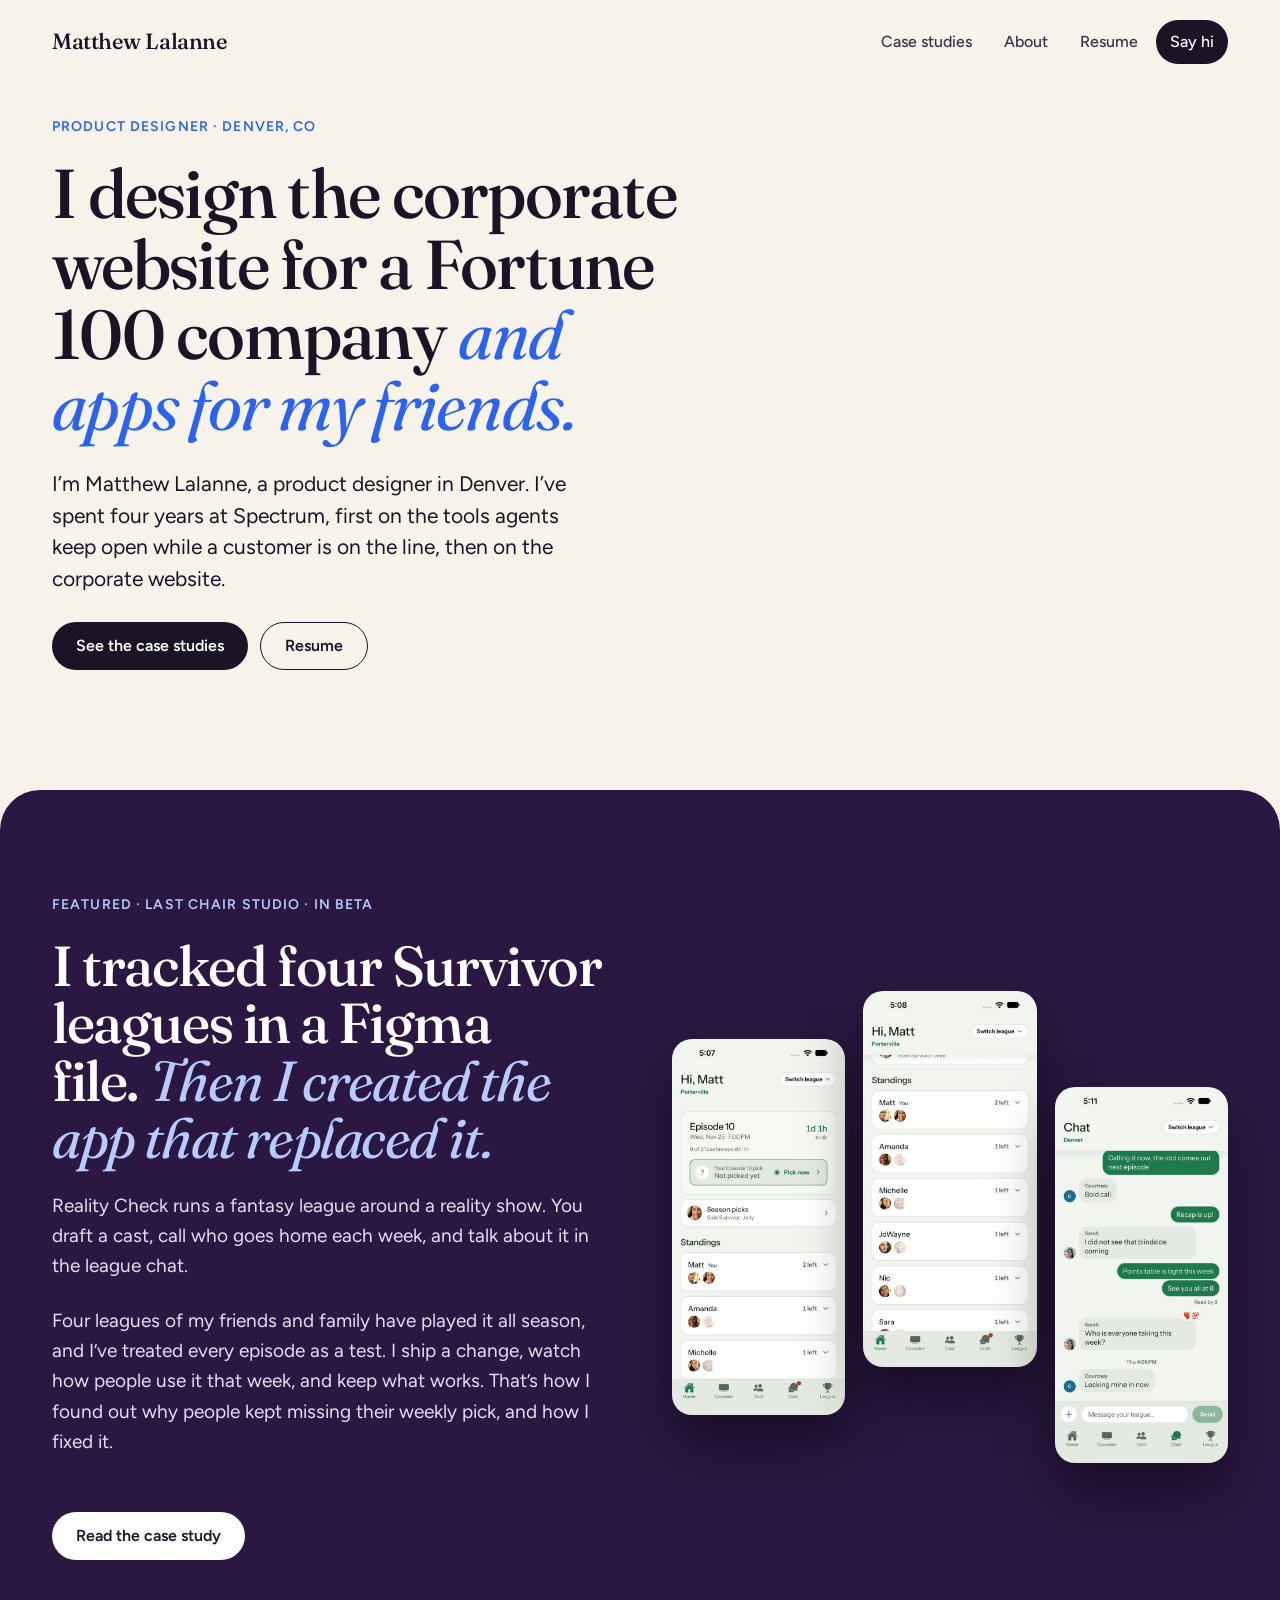
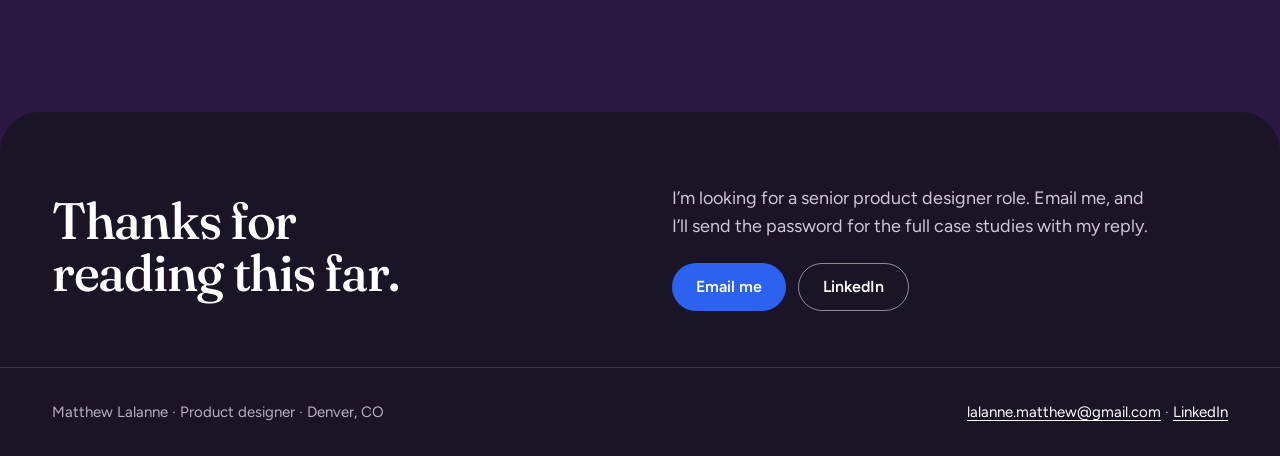
==== index.html @ ffd51da7 "Reviewer pass: Home features only Reality Check, Case studies page as a card deck, shorter case stud" ====
<!doctype html><html lang="en"><head><meta charset="utf-8"><meta name="viewport" content="width=device-width,initial-scale=1">
<title>Matthew Lalanne · Product Designer</title><link rel="icon" href="data:image/svg+xml,%3Csvg xmlns='http://www.w3.org/2000/svg' viewBox='0 0 32 32'%3E%3Crect width='32' height='32' rx='7' fill='%230E1220'/%3E%3Ctext x='16' y='22' font-family='Figtree,Inter,sans-serif' font-size='17' font-weight='600' fill='white' text-anchor='middle'%3EM%3C/text%3E%3C/svg%3E"><meta name="description" content="Matthew Lalanne, product designer in Denver. I design Spectrum's corporate website and my own apps, like Reality Check."><meta property="og:title" content="Matthew Lalanne · Product Designer"><meta property="og:description" content="Matthew Lalanne, product designer in Denver. I design Spectrum's corporate website and my own apps, like Reality Check.">
<script>document.documentElement.classList.add('js');</script>
<link rel="stylesheet" href="https://fonts.googleapis.com/css2?family=Figtree:wght@400;500;600;700&family=Fraunces:ital,opsz,wght@0,9..144,400..600;1,9..144,400..500&display=swap">
<link rel="stylesheet" href="/bold.css"></head><body>
<a class="skip" href="#main">Skip to content</a>
<nav class="nav" aria-label="Main"><div class="wrap"><a class="me" href="/">Matthew Lalanne</a><ul><li><a href="/work">Case studies</a></li><li><a href="/about">About</a></li><li class="hide"><a href="/resume.pdf" download="Matthew_Lalanne_Resume.pdf" aria-label="Resume, PDF download">Resume</a></li><li class="hide"><a class="pill" href="#contact">Say hi</a></li></ul></div></nav>
<main id="main">

<section class="hero"><div class="wrap"><div class="hero-grid solo">
  <div>
    <div class="eyebrow rv">Product designer · Denver, CO</div>
    <h1 class="rv">I design the corporate website for a Fortune 100 company <em>and apps for my friends.</em></h1>
    <div class="lede rv">
      <p>I’m Matthew Lalanne, a product designer in Denver. I’ve spent four years at Spectrum, first on the tools agents keep open while a customer is on the line, then on the corporate website.</p>
      <div class="btns"><a class="pill" href="/work">See the case studies</a><a class="pill line" href="/resume.pdf" download="Matthew_Lalanne_Resume.pdf" aria-label="Resume, PDF download">Resume</a></div>
    </div>
  </div>
</div></div></section>

<section class="band" id="reality-check"><div class="wrap"><div class="grid">
  <div class="rv">
    <div class="eyebrow">Featured · Last Chair Studio · In beta</div>
    <h2>I tracked four Survivor leagues in a Figma file. <em>Then I created the app that replaced it.</em></h2>
    <p>Reality Check runs a fantasy league around a reality show. You draft a cast, call who goes home each week, and talk about it in the league chat.</p>
    <p>Four leagues of my friends and family have played it all season, and I’ve treated every episode as a test. I ship a change, watch how people use it that week, and keep what works. That’s how I found out why people kept missing their weekly pick, and how I fixed it.</p>
    <a class="pill light" href="/reality-check">Read the case study</a>
  </div>
  <div class="phones rv"><img src="/img/rc/01-home-to-do-list.jpg" alt="Reality Check home screen with this week's to-do list" width="600" height="1304"><img src="/img/rc/05-standings-folded-rows.jpg" alt="Standings with each player's picks shown as faces" width="600" height="1304" loading="lazy"><img src="/img/rc/14-chat-replies-read-receipts.jpg" alt="League chat with replies and read receipts" width="600" height="1304" loading="lazy"></div>
</div></div></section>

<section class="contact" id="contact"><div class="wrap"><div class="row rv">
  <h2>Thanks for reading this far.</h2>
  <div><p>I’m looking for a senior product designer role. Email me, and I’ll send the password for the full case studies with my reply.</p>
  <div class="btns" style="margin-top:0"><a class="pill" href="mailto:lalanne.matthew@gmail.com">Email me</a><a class="pill line" href="https://www.linkedin.com/in/matthewlalanne">LinkedIn</a></div></div>
</div></div></section>
</main>
<footer><div class="wrap"><span>Matthew Lalanne · Product designer · Denver, CO</span><span><a href="mailto:lalanne.matthew@gmail.com">lalanne.matthew@gmail.com</a> · <a href="https://www.linkedin.com/in/matthewlalanne">LinkedIn</a></span></div></footer>
<script>
(function(){var t=document.querySelectorAll('.rv');if(!('IntersectionObserver' in window)){t.forEach(function(e){e.classList.add('in')});return}
var io=new IntersectionObserver(function(es){es.forEach(function(e){if(e.isIntersecting){e.target.classList.add('in');io.unobserve(e.target)}})},{threshold:0.08});t.forEach(function(e){io.observe(e)});
setTimeout(function(){t.forEach(function(e){var r=e.getBoundingClientRect();if(r.top<innerHeight)e.classList.add('in')})},400)})();
</script>
<script src="/site.js"></script>
</body></html>
---- bold.css ----
/* Bolder direction mockup. Preview only. */
:root{
  --paper:#F7F2EA;--paper2:#EFE7DB;--ink:#1B1326;--text:#3A3145;--muted:#6F6578;--line:#DDD2C3;
  --rose:#2B63F0;--softblue:#B8CBFF;--deep:#6B3FA0;--violet:#6B3FA0;--amber:#F0A35B;--dusk:#2A1842;
  --serif:'Fraunces',Georgia,serif;--sans:'Figtree',system-ui,-apple-system,sans-serif;
  --ease:cubic-bezier(.05,.7,.1,1)
}
*{box-sizing:border-box}
html{scroll-behavior:smooth}
body{margin:0;font-family:var(--sans);color:var(--text);background:var(--paper);font-size:18px;line-height:1.6;-webkit-font-smoothing:antialiased;overflow-x:hidden}
img{max-width:100%}
.wrap{max-width:1240px;margin:0 auto;padding:0 32px}
h1,h2,h3{margin:0;font-family:var(--serif);font-weight:500;color:var(--ink);letter-spacing:-0.025em;line-height:1.02;text-wrap:balance;font-optical-sizing:auto}
h1 em,h2 em{font-style:italic;font-weight:400;color:var(--rose)}
p{margin:0 0 18px}
a{color:inherit}
:focus-visible{outline:2px solid var(--rose);outline-offset:3px;border-radius:4px}
.eyebrow{font-size:14px;font-weight:600;letter-spacing:.08em;text-transform:uppercase;color:var(--rose);margin-bottom:20px}
.mock{background:var(--ink);color:#EADFF2;font-size:14px;padding:10px 32px;text-align:center}
.mock a{color:#fff}

/* nav */
.nav .wrap{display:flex;justify-content:space-between;align-items:center;min-height:84px}
.nav .me{font-family:var(--serif);font-size:22px;font-weight:500;text-decoration:none;color:var(--ink);letter-spacing:-0.02em}
.nav ul{display:flex;gap:4px;list-style:none;margin:0;padding:0;align-items:center}
.nav ul a{display:inline-flex;align-items:center;min-height:44px;padding:0 14px;text-decoration:none;font-weight:500;font-size:16px;color:var(--text)}
.nav ul a:hover,.nav ul a[aria-current]{color:var(--rose)}
.pill{display:inline-flex;align-items:center;gap:10px;min-height:48px;padding:0 24px;border-radius:999px;background:var(--ink);color:#fff!important;text-decoration:none;font-weight:600;font-size:16px;transition:transform .2s var(--ease),background .2s}
.pill:hover{background:var(--rose);transform:translateY(-2px)}
.pill.line{background:transparent;color:var(--ink)!important;border:1.5px solid var(--ink)}
.pill.line:hover{background:var(--ink);color:#fff!important}
.pill.light{background:#fff;color:var(--ink)!important}
.pill.light:hover{background:var(--softblue)}

/* hero */
.hero{padding:56px 0 0;position:relative}
.hero h1{font-size:clamp(44px,7.4vw,112px);max-width:13ch}
.hero .below{display:grid;grid-template-columns:minmax(0,5fr) minmax(0,6fr);gap:64px;margin-top:56px;align-items:start}
.hero .lede{font-size:21px;line-height:1.5;color:var(--text)}
.hero .lede p:first-child{font-size:24px;color:var(--ink)}
.btns{display:flex;gap:12px;margin-top:32px;flex-wrap:wrap}
.collage{position:relative;height:560px;margin-right:-120px}
.collage .board{position:absolute;left:0;top:20px;width:66%;height:500px;border-radius:14px;overflow:hidden;transform:rotate(-3deg);box-shadow:0 30px 60px rgba(42,24,66,.22);background:#fff}
.collage .board img{display:block;width:100%;height:100%;object-fit:cover;object-position:top}
.collage .phone{position:absolute;right:16%;top:0;width:36%;border-radius:26px;transform:rotate(4deg);box-shadow:0 30px 60px rgba(42,24,66,.35);display:block}
.collage .tag{position:absolute;font-family:var(--serif);font-style:italic;font-size:18px;color:var(--ink);background:#FFE9A8;padding:10px 16px;border-radius:4px;box-shadow:0 8px 20px rgba(42,24,66,.15);line-height:1.25}
.collage .tag.t1{left:6%;bottom:6px;transform:rotate(2deg)}
.collage .tag.t2{right:6%;bottom:60px;transform:rotate(-3deg);background:#FAD9BD}

/* feature band */
.band{margin-top:96px;background:linear-gradient(135deg,#1B1030 0%,#2A1842 50%,#5A2F78 100%);color:#E9DDF3;border-radius:40px 40px 0 0;padding:104px 0 0;overflow:hidden;position:relative}
.band:before{content:"";position:absolute;right:-10%;top:-30%;width:60%;height:90%;background:radial-gradient(closest-side,rgba(240,163,91,.38),rgba(107,63,160,.3) 55%,transparent);pointer-events:none}
.band .grid{display:grid;grid-template-columns:minmax(0,1fr) minmax(0,1fr);gap:64px;position:relative}
.band .eyebrow{color:var(--softblue)}
.band h2{color:#fff;font-size:clamp(34px,4.4vw,60px);max-width:16ch}
.band h2 em{color:var(--softblue)}
.band p{font-size:19px;max-width:560px;margin-top:24px}
.mini{display:flex;gap:40px;margin:36px 0;flex-wrap:wrap}
.mini b{display:block;font-family:var(--serif);font-size:56px;font-weight:500;color:#fff;line-height:1}
.mini span{font-size:14px;color:#C9B8DA}
.band .phones{align-self:center;display:grid;grid-template-columns:repeat(3,1fr);gap:18px;align-items:start;margin-bottom:96px}
.band .phones img{display:block;width:100%;height:auto;border-radius:20px;box-shadow:0 30px 60px rgba(0,0,0,.45)}
.band .phones img:nth-child(1){margin-top:48px}
.band .phones img:nth-child(3){margin-top:96px}

/* work */
.work{padding:120px 0 40px}
.work .head{display:grid;grid-template-columns:minmax(0,1fr) minmax(0,1fr);gap:64px;align-items:end;margin-bottom:56px}
.work .head h2{font-size:clamp(40px,5.6vw,80px)}
.work .head p{color:var(--muted);margin:0;font-size:18px}
.job{display:grid;grid-template-columns:200px minmax(0,1fr) 260px;gap:48px;padding:48px 24px;margin:0 -24px;border-top:1.5px solid var(--ink);text-decoration:none;color:inherit;align-items:start;border-radius:0;transition:background .25s}
.job:last-child{border-bottom:1.5px solid var(--ink)}
.job:hover{background:var(--paper2)}
.job .meta{font-size:15px;color:var(--muted);line-height:1.5}
.job .meta b{display:block;color:var(--ink);font-weight:600;font-size:16px}
.job .tag{display:inline-block;margin-top:12px;font-size:13px;font-weight:600;border:1.5px solid var(--line);border-radius:999px;padding:3px 12px;color:var(--muted)}
.job h3{font-size:clamp(26px,3vw,40px);line-height:1.08;max-width:20ch;transition:color .2s}
.job:hover h3{color:var(--rose)}
.job p{margin:16px 0 0;font-size:17px;max-width:560px}
.job .go{display:inline-block;margin-top:18px;font-weight:600;font-size:16px;color:var(--ink);border-bottom:1.5px solid var(--ink)}
.job .stat{text-align:right}
.job .stat b{display:block;font-family:var(--serif);font-weight:500;font-size:clamp(48px,5.4vw,76px);line-height:.95;color:var(--ink);letter-spacing:-0.03em}
.job .stat b{white-space:nowrap}
.job .stat b.word{font-size:clamp(36px,3.6vw,52px);line-height:1.1}
.job .stat b small{font-size:.4em;letter-spacing:0;margin-left:4px}
.job .stat span{display:block;font-size:14px;color:var(--muted);margin-top:8px}

/* contact */
.contact{margin-top:96px;background:linear-gradient(115deg,#F6C6D4 0%,#F9D2B4 50%,#F3B27A 100%);padding:120px 0;border-radius:40px 40px 0 0}
.contact h2{font-size:clamp(44px,7vw,104px);max-width:11ch}
.contact h2 em{color:var(--dusk)}
.contact .row{display:grid;grid-template-columns:minmax(0,1fr) minmax(0,1fr);gap:64px;align-items:end}
.contact p{font-size:20px;color:var(--ink);margin:0 0 28px;max-width:480px}
footer{background:var(--ink);color:#B9AEC6;font-size:15px;padding:32px 0}
footer .wrap{display:flex;justify-content:space-between;gap:24px;flex-wrap:wrap}
footer a{color:#fff;text-decoration:none}

/* about */
.ab-hero{padding:56px 0 72px}
.ab-hero h1{font-size:clamp(44px,7vw,104px);max-width:14ch}
.ab{display:grid;grid-template-columns:minmax(0,5fr) minmax(0,6fr);gap:88px;align-items:start}
.portrait{position:sticky;top:max(96px,calc(50vh - 330px));padding:0 0 28px 28px}
.portrait:before{content:"";position:absolute;left:0;bottom:0;right:28px;top:28px;border-radius:24px;background:linear-gradient(150deg,var(--rose),var(--deep));transform:rotate(-2deg)}
.portrait img{position:relative;display:block;width:100%;height:auto;border-radius:24px;box-shadow:0 30px 60px rgba(42,24,66,.25)}
.portrait .cap{position:absolute;right:-18px;bottom:64px;font-family:var(--serif);font-style:italic;font-size:18px;background:#FFE9A8;color:var(--ink);padding:10px 16px;border-radius:4px;transform:rotate(3deg);box-shadow:0 8px 20px rgba(42,24,66,.15)}
.bio p{font-size:19px;line-height:1.65}
.bio p.lede{font-family:var(--serif);font-size:30px;line-height:1.25;color:var(--ink);letter-spacing:-0.015em;margin-bottom:28px}
.bio a{color:var(--rose);font-weight:600}
.bio .pull{font-family:var(--serif);font-style:italic;font-size:clamp(28px,3.2vw,42px);line-height:1.15;color:var(--ink);letter-spacing:-0.02em;margin:44px 0;padding-left:24px;border-left:4px solid var(--rose)}
.bio h3{font-family:var(--sans);font-size:14px;font-weight:600;letter-spacing:.08em;text-transform:uppercase;color:var(--rose);margin:44px 0 14px}
.bio h3:first-of-type{margin-top:8px}
.facts{display:grid;grid-template-columns:repeat(4,minmax(0,1fr));gap:0;margin-top:112px;border-top:1.5px solid var(--ink);border-bottom:1.5px solid var(--ink)}
.facts div{padding:28px 24px 28px 0}
.facts div+div{padding-left:24px;border-left:1px solid var(--line)}
.facts span{display:block;font-size:13px;font-weight:600;letter-spacing:.08em;text-transform:uppercase;color:var(--muted)}
.facts b{display:block;font-family:var(--serif);font-weight:500;font-size:26px;line-height:1.15;color:var(--ink);margin-top:8px;letter-spacing:-0.015em}
.facts small{display:block;font-size:15px;color:var(--muted);margin-top:6px}

/* motion */
html.js .rv{opacity:0;transform:translateY(28px);transition:opacity 600ms var(--ease),transform 700ms var(--ease)}
html.js .rv.in{opacity:1;transform:none}
@media (prefers-reduced-motion:reduce){html.js .rv{transform:none;transition-duration:200ms}.pill:hover{transform:none}}

@media (max-width:1000px){
  .hero .below,.band .grid,.work .head,.contact .row,.ab{grid-template-columns:1fr;gap:40px}
  .collage{margin-right:0;height:460px}
  .collage .board{height:400px}
  .band{padding-top:72px;border-radius:28px 28px 0 0}
  .band .phones{margin-bottom:72px}
  .job{grid-template-columns:1fr;gap:16px;padding:36px 24px}
  .job .stat{text-align:left;order:-1}
  .portrait{position:relative;top:0;max-width:440px}
  .facts{grid-template-columns:1fr 1fr}
  .facts div:nth-child(3){padding-left:0;border-left:0}
  .facts div:nth-child(n+3){border-top:1px solid var(--line)}
  .work{padding-top:88px}
  .contact{padding:88px 0;border-radius:28px 28px 0 0}
}
@media (max-width:560px){
  body{font-size:17px}
  .wrap{padding:0 20px}
  .mock{padding:10px 20px}
  .nav ul li.hide{display:none}
  .nav ul a{padding:0 10px}
  .hero{padding-top:32px}
  .hero .lede p:first-child{font-size:21px}
  .hero .lede{font-size:18px}
  .collage{height:380px}
  .collage .board{height:320px;width:72%}
  .collage .phone{right:2%;width:42%}
  .collage .tag{font-size:15px}
  .collage .tag.t2{right:0;bottom:40px}
  .mini{gap:24px}.mini b{font-size:44px}
  .band .phones{gap:10px}
  .band .phones img{border-radius:12px}
  .band .phones img:nth-child(1){margin-top:30px}
  .band .phones img:nth-child(3){margin-top:60px}
    .bio p.lede{font-size:24px}
  .portrait .cap{right:-6px}
  .facts{grid-template-columns:1fr}
  .facts div,.facts div+div{padding:20px 0;border-left:0}
  .facts div+div{border-top:1px solid var(--line)}
}

.band .grid>div:first-child{padding-bottom:96px}
@media (max-width:1000px){.band .grid>div:first-child{padding-bottom:8px}}

.mock button{font:inherit;color:#fff;background:none;border:1px solid rgba(255,255,255,.35);border-radius:999px;padding:4px 14px;margin-left:8px;cursor:pointer;min-height:32px}
.mock button[aria-pressed=true]{background:#fff;color:var(--ink)}

.mock{position:sticky;top:0;z-index:50}
.mock button{font-weight:600}

.bio .shots{display:grid;grid-template-columns:1fr 1fr;gap:16px;max-width:300px;margin:32px 0}
.bio .shots img{display:block;width:100%;height:auto;border-radius:18px;box-shadow:0 24px 50px rgba(42,24,66,.28)}
.bio .shots img:nth-child(2){margin-top:28px}

.bio .us{margin:32px 0;max-width:380px}
.bio .us img{display:block;width:100%;height:auto;border-radius:24px;box-shadow:0 24px 50px rgba(42,24,66,.22)}

.bio h4{font-family:var(--serif);font-weight:500;font-size:26px;letter-spacing:-0.015em;color:var(--ink);margin:40px 0 12px;line-height:1.15}
.portrait .p2{position:absolute;left:28px;top:0;width:calc(100% - 28px);height:calc(100% - 28px);object-fit:cover;object-position:50% 42%;opacity:0;transition:opacity .7s var(--ease)}
.portrait.aj .p2{opacity:1}
.portrait .c2{display:none}.portrait.aj .c1{display:none}.portrait.aj .c2{display:inline}
@media (min-width:1001px){.bio .us{display:none}}
@media (prefers-reduced-motion:reduce){.portrait .p2{transition:none}}

.facts b.b2{margin-top:18px}

/* Flat color panels: purple for my own work, white for Spectrum, blue for contact. No gradients. */
.band{margin:96px 16px 0;background:#2A1842;border-radius:40px}
.band:before{display:none}
.work{margin:16px 16px 0;background:#fff;border-radius:40px;padding:104px 0 96px}
.job:hover{background:var(--paper)}
.contact{margin:96px 16px 0;background:#2B63F0;border-radius:40px;color:#fff}
.work + .contact{margin-top:16px}
.contact h2{color:#fff}
.contact h2 em{color:#D6E0FF}
.contact p{color:#fff}
.contact .pill{background:#fff;color:var(--ink)!important}
.contact .pill:hover{background:#D6E0FF}
.contact .pill.line{background:transparent;color:#fff!important;border-color:#fff}
.contact .pill.line:hover{background:#fff;color:var(--ink)!important}
.contact :focus-visible{outline-color:#fff}
footer{background:none;color:var(--muted);padding:28px 0 40px;border-top:0}
footer a{color:var(--ink)}
.portrait:before{background:var(--rose)}
@media (max-width:1000px){.band,.work,.contact{border-radius:28px;margin-left:8px;margin-right:8px}.work{padding:72px 0 64px}}

/* Stacked cards: full width, only the tops rounded, each one slides up over the one before it. */
.band,.work,.contact{margin-left:0;margin-right:0;border-radius:40px 40px 0 0}
.contact{margin-top:96px}
.cardstack{position:sticky;top:0}
.band.cardstack{padding-bottom:40px}
.work.cardstack{margin-top:-40px;padding-bottom:136px}
.work + .contact{margin-top:-40px;position:relative}
footer{background:var(--ink);color:#B9AEC6;padding:32px 0;position:relative}
footer a{color:#fff}
@media (max-width:1000px){.band,.work,.contact{border-radius:28px 28px 0 0;margin-left:0;margin-right:0}.work.cardstack,.work + .contact{margin-top:-28px}.work.cardstack{padding-bottom:92px}}
@media (prefers-reduced-motion:reduce){.cardstack{position:relative;top:auto!important}}

/* Closing card: small, dark, joins the footer. Same on every page, and it slides up over the section before it. */
.contact{background:var(--ink);padding:72px 0 56px;margin-top:-40px;position:relative}
.contact .row{align-items:center}
.contact h2{font-size:clamp(32px,4vw,56px);max-width:none}
.contact h2 em{color:var(--softblue)}
.contact p{color:#CFC6DA;font-size:18px;margin-bottom:22px}
.contact .pill{background:var(--rose);color:#fff!important}
.contact .pill:hover{background:#fff;color:var(--ink)!important}
.contact .pill.line{background:transparent;color:#fff!important;border-color:rgba(255,255,255,.5)}
footer{border-top:1px solid rgba(255,255,255,.12)}
.cardstack{position:sticky;top:0;background:var(--paper)}
.band.cardstack{background:#2A1842}
.work.cardstack{background:#fff}
.cardstack.pad{padding-bottom:136px}
@media (max-width:1000px){.contact{padding:56px 0 40px;margin-top:-28px}.cardstack.pad{padding-bottom:96px}}

/* The closing card does not cover content: it follows the last section and only overlaps its rounded top. */
.precontact{padding-bottom:136px!important;position:relative}
.work{position:relative;margin-top:-40px}
.contact .pill{background:#2B63F0}
@media (max-width:1000px){.precontact{padding-bottom:100px!important}.work{margin-top:-28px}}

.contact .row{border:0;padding:0}

/* About as stacked cards */
.abx-intro{padding:56px 0 136px}
.abx-intro h1{font-size:clamp(44px,7vw,104px);max-width:14ch;margin-bottom:72px}
.abx-grid{display:grid;grid-template-columns:minmax(0,340px) minmax(0,1fr);gap:80px;align-items:start}
.abx-me img{display:block;width:100%;height:auto;border-radius:20px}
.abx-me ul{list-style:none;margin:24px 0 0;padding:0;font-size:15px;color:var(--muted);line-height:1.45}
.abx-me li{padding:12px 0;border-top:1px solid var(--line)}
.abx-me li b{display:block;color:var(--ink);font-weight:600;font-size:16px}
.abx-grid .bio{max-width:680px}
.abx-card{border-radius:40px 40px 0 0;margin-top:-40px;padding:104px 0 136px;position:relative}
.abx-card.white{background:#fff}
.abx-card.purple{background:#2A1842;color:#E9DDF3}
.abx-card h2{font-size:clamp(40px,5.6vw,80px);margin-bottom:72px}
.abx-card.purple h2,.abx-card.purple h3{color:#fff}
.abx-card.purple h2 em{color:var(--softblue)}
.abx-card.purple .bio a{color:var(--softblue)}
.abx-row{display:grid;grid-template-columns:minmax(0,4fr) minmax(0,7fr);gap:72px;padding:0 0 72px}
.abx-row:last-child{padding-bottom:0}
.abx-card h3{font-family:var(--serif);font-weight:500;font-size:32px;line-height:1.1;letter-spacing:-0.02em;color:var(--ink);text-transform:none;margin:0 0 20px;max-width:14ch}
.abx-split{display:grid;grid-template-columns:minmax(0,6fr) minmax(0,5fr);gap:88px;align-items:center;margin-bottom:120px}
.abx-split:last-child{margin-bottom:0}
.abx-split.flip{grid-template-columns:minmax(0,5fr) minmax(0,6fr)}
.abx-split .bio h3{max-width:none}
.abx-phone img{display:block;width:min(300px,100%);height:auto;margin:0 auto;border-radius:28px;transform:rotate(3deg);box-shadow:0 30px 60px rgba(0,0,0,.45)}
.abx-collage{position:relative;padding:0 18% 12% 0}
.abx-collage .us{display:block;width:100%;height:auto;border-radius:20px;transform:rotate(-2deg);box-shadow:0 30px 60px rgba(0,0,0,.4)}
.abx-collage .g1,.abx-collage .g2{position:absolute;width:30%;height:auto;border-radius:16px;box-shadow:0 20px 40px rgba(0,0,0,.5)}
.abx-collage .g1{right:10%;bottom:0;transform:rotate(4deg)}
.abx-collage .g2{right:-6%;bottom:14%;transform:rotate(9deg)}
@media (max-width:1000px){
  .abx-grid,.abx-row,.abx-split,.abx-split.flip{grid-template-columns:1fr;gap:32px}
  .abx-me{max-width:320px}
  .abx-card{border-radius:28px 28px 0 0;margin-top:-28px;padding:72px 0 100px}
  .abx-card h2{margin-bottom:48px}
  .abx-split{margin-bottom:80px}
  .abx-split.flip .abx-collage{order:2;max-width:420px}
  .abx-intro{padding-bottom:100px}
  .abx-intro h1{margin-bottom:48px}
}

.abx-card.cardstack,.abx-intro.cardstack{position:sticky}

/* Work page and the compact work list on Home */
.pagehead{padding:56px 0 96px}
.pagehead h1{font-size:clamp(44px,7vw,104px)}
.pagehead p{font-size:21px;max-width:620px;margin:28px 0 0}
.work.list{padding-top:72px}
.work .more{margin:48px 0 0}
.work:not(.list) .job{padding-top:36px;padding-bottom:36px}

.abx-row.lead{grid-template-columns:1fr;gap:0;padding-bottom:96px}
.abx-row.lead h3{font-size:clamp(32px,3.6vw,48px);max-width:none;margin-bottom:28px}
.abx-row.lead .bio{max-width:760px}
.abx-row.lead .bio p{font-size:20px}
.abx-phone img{transform:none}
@media (max-width:1000px){.work.list{padding-top:32px}}

/* Smaller headline scale, and the Home hero fits above the fold: headline, intro and buttons on the left, images on the right. */
.hero{padding:32px 0 0}
.hero-grid{display:grid;grid-template-columns:minmax(0,6fr) minmax(0,5fr);gap:56px;align-items:center}
.hero h1{font-size:clamp(38px,4.6vw,68px);max-width:13ch}
.hero .lede{margin-top:28px;max-width:520px}
.hero .lede p:first-child{font-size:21px}
.hero .btns{margin-top:28px}
.hero .collage{height:520px}
.hero .collage .board{height:460px}
.abx-intro h1,.pagehead h1,.plain h1{font-size:clamp(38px,5vw,76px)}
.abx-card h2,.work .head h2{font-size:clamp(34px,4.4vw,60px)}
@media (max-width:1000px){.hero-grid{grid-template-columns:1fr;gap:40px}.hero .collage{height:420px}.hero .collage .board{height:360px}}
@media (max-width:560px){.hero .collage{height:360px}.hero .collage .board{height:300px}}

.job:hover,.work .job:hover{background:#F2F5FF}

/* Accessibility fixes from the audit */
.skip{position:absolute;left:16px;top:-80px;z-index:100;background:var(--ink);color:#fff!important;padding:12px 18px;border-radius:999px;font-weight:600;text-decoration:none}
.skip:focus{top:12px}
.cardstack:focus-within{position:relative!important;top:auto!important}
footer a{text-decoration:underline;text-underline-offset:3px}
.nav ul a[aria-current]{text-decoration:underline;text-underline-offset:6px}
.job h2{font-size:clamp(26px,3vw,40px);line-height:1.08;max-width:20ch;transition:color .2s}
.job:hover h2{color:var(--rose)}
@media (max-width:560px){.job{margin:0 -20px;padding-left:20px;padding-right:20px}.abx-collage .g2{right:0}}
@media (prefers-reduced-motion:reduce){html{scroll-behavior:auto!important}}

/* Smaller screens: the three Reality Check screens move closer and overlap. On a phone only one shows, and it is small. */
@media (max-width:1000px){
  .band .phones{display:flex;justify-content:center;align-items:flex-start;gap:0;margin:0 0 72px;overflow:visible}
  .band .phones img{width:30%;max-width:220px;margin-top:0!important;border-radius:20px}
  .band .phones img:nth-child(1){transform:rotate(-5deg) translateY(18px)}
  .band .phones img:nth-child(2){margin-left:-7%;margin-right:-7%;position:relative;z-index:2}
  .band .phones img:nth-child(3){transform:rotate(5deg) translateY(18px)}
}
@media (max-width:560px){
  .band .phones{margin-bottom:56px}
  .band .phones img{width:52%;max-width:210px;border-radius:18px}
  .band .phones img:nth-child(2),.band .phones img:nth-child(3){display:none}
  .band .phones img:nth-child(1){transform:none}
}
/* Home hero without the image collage */
.hero-grid.solo{grid-template-columns:1fr}
.hero-grid.solo h1{max-width:17ch;font-size:clamp(40px,5.4vw,84px)}
.hero:has(.solo){padding-bottom:24px}

/* Smaller screens: the Reality Check screens stay to the right of the text, not under it. */
@media (max-width:1000px){
  .band .grid{grid-template-columns:minmax(0,1fr) 40%;gap:28px;align-items:center}
  .band .phones{margin:0}
  .band .phones img{width:42%;max-width:none}
  .band .phones img:nth-child(2){margin-left:-13%;margin-right:-13%}
  .band .grid>div:first-child{padding-bottom:72px}
}
@media (max-width:560px){
  .band .grid{display:block;position:relative}
  .band .grid>div:first-child{padding-bottom:64px}
  .band .eyebrow,.band h2{max-width:calc(100% - 128px)}
  .band h2{font-size:30px;min-height:190px}
  .band .phones{position:absolute;right:0;top:4px;bottom:auto;width:auto;margin:0;display:block}
  .band .phones img{height:232px;width:auto;max-width:none}
}

/* Reviewer pass: on small screens a project row reads name, headline, then the number. */
@media (max-width:1000px){.job .stat{order:0}}
.band .grid>div:first-child .pill{margin-top:36px}

/* Home shows only the Reality Check card now; it runs straight into the closing card. */
.band.precontact{padding-bottom:96px!important}
@media (max-width:560px){.nav ul a{padding:0 8px;font-size:15px}.nav .me{font-size:20px}}

/* Case studies page: a deck of colored cards, all visible at once. Click one and it opens. */
.pagehead{padding-bottom:104px}
.decks{position:relative}
.decks.precontact{padding-bottom:0!important}
.deck{border-radius:40px 40px 0 0;margin-top:-40px;position:relative;transition:transform .25s var(--ease)}
.deck summary{list-style:none;cursor:pointer;padding:40px 0 80px;display:block}
.deck summary::-webkit-details-marker{display:none}
.deck[open] summary{padding-bottom:28px}
.deck:not([open]):hover{transform:translateY(-8px)}
.dk-head{display:grid;grid-template-columns:200px minmax(0,1fr) 230px 44px;gap:40px;align-items:center}
.dk-head .meta{font-size:15px;line-height:1.5}
.dk-head .meta b{display:block;font-weight:600;font-size:16px}
.dk-head .tag{display:inline-block;margin-top:10px;font-size:13px;font-weight:600;border:1.5px solid var(--line);border-radius:999px;padding:3px 12px}
.dk-head h2{font-size:clamp(24px,2.5vw,34px);line-height:1.12;max-width:26ch}
.dk-head .stat{text-align:right}
.dk-head .stat b{display:block;font-family:var(--serif);font-weight:500;font-size:44px;line-height:1;letter-spacing:-0.03em;white-space:nowrap}
.dk-head .stat b.word{font-size:32px}
.dk-head .stat b small{font-size:.45em;letter-spacing:0;margin-left:4px}
.dk-head .stat span{display:block;font-size:13px;margin-top:6px;line-height:1.35}
.dk-toggle{width:44px;height:44px;border-radius:50%;border:1.5px solid currentColor;position:relative;justify-self:end;transition:transform .25s var(--ease)}
.dk-toggle:before,.dk-toggle:after{content:"";position:absolute;left:50%;top:50%;width:16px;height:2px;background:currentColor;transform:translate(-50%,-50%)}
.dk-toggle:after{transform:translate(-50%,-50%) rotate(90deg)}
.deck[open] .dk-toggle{transform:rotate(45deg)}
.dk-body{padding-bottom:120px}
.dk-body>div{margin-left:240px;max-width:640px}
.dk-body p{font-size:19px}
.dk-body .dk-note{font-size:15px}
.dk-body .pill{margin-top:10px}
.deck[open] .dk-body{animation:dkin .35s var(--ease)}
@keyframes dkin{from{opacity:0;transform:translateY(12px)}to{opacity:1;transform:none}}
.c-purple{background:#2A1842;color:#E9DDF3}
.c-blue{background:#2B63F0;color:#fff}
.c-white{background:#fff;color:var(--text)}
.c-navy{background:#14244F;color:#DCE4F7}
.c-purple h2,.c-blue h2,.c-navy h2,.c-purple .meta b,.c-blue .meta b,.c-navy .meta b,.c-purple .stat b,.c-blue .stat b,.c-navy .stat b{color:#fff}
.c-white .meta b,.c-white .stat b{color:var(--ink)}
.c-purple .meta,.c-purple .stat span{color:#C9B8DA}
.c-blue .meta,.c-blue .stat span{color:#fff}
.c-navy .meta,.c-navy .stat span{color:#B9C6E6}
.c-white .meta,.c-white .stat span{color:var(--muted)}
.c-purple .tag,.c-blue .tag,.c-navy .tag{color:#fff;border-color:rgba(255,255,255,.55)}
.c-white .tag{color:var(--muted)}
.c-purple :focus-visible,.c-blue :focus-visible,.c-navy :focus-visible{outline-color:#fff}
.deck summary:focus-visible{outline-offset:-6px;border-radius:40px 40px 0 0}
@media (max-width:1000px){
  .deck{border-radius:28px 28px 0 0;margin-top:-28px}
  .deck summary{padding:30px 0 62px}
  .dk-head{grid-template-columns:minmax(0,1fr) 44px;gap:10px 16px;align-items:start}
  .dk-head .meta{grid-column:1}
  .dk-toggle{grid-column:2;grid-row:1}
  .dk-head h2{grid-column:1 / -1;font-size:24px}
  .dk-head .stat{grid-column:1 / -1;text-align:left;margin-top:8px}
  .deck:not([open]) .stat{display:none}
  .dk-body>div{margin-left:0}
  .dk-body{padding-bottom:96px}
  .deck:not([open]):hover{transform:none}
}
@media (prefers-reduced-motion:reduce){.deck,.dk-toggle{transition:none}.deck[open] .dk-body{animation:none}.deck:not([open]):hover{transform:none}}
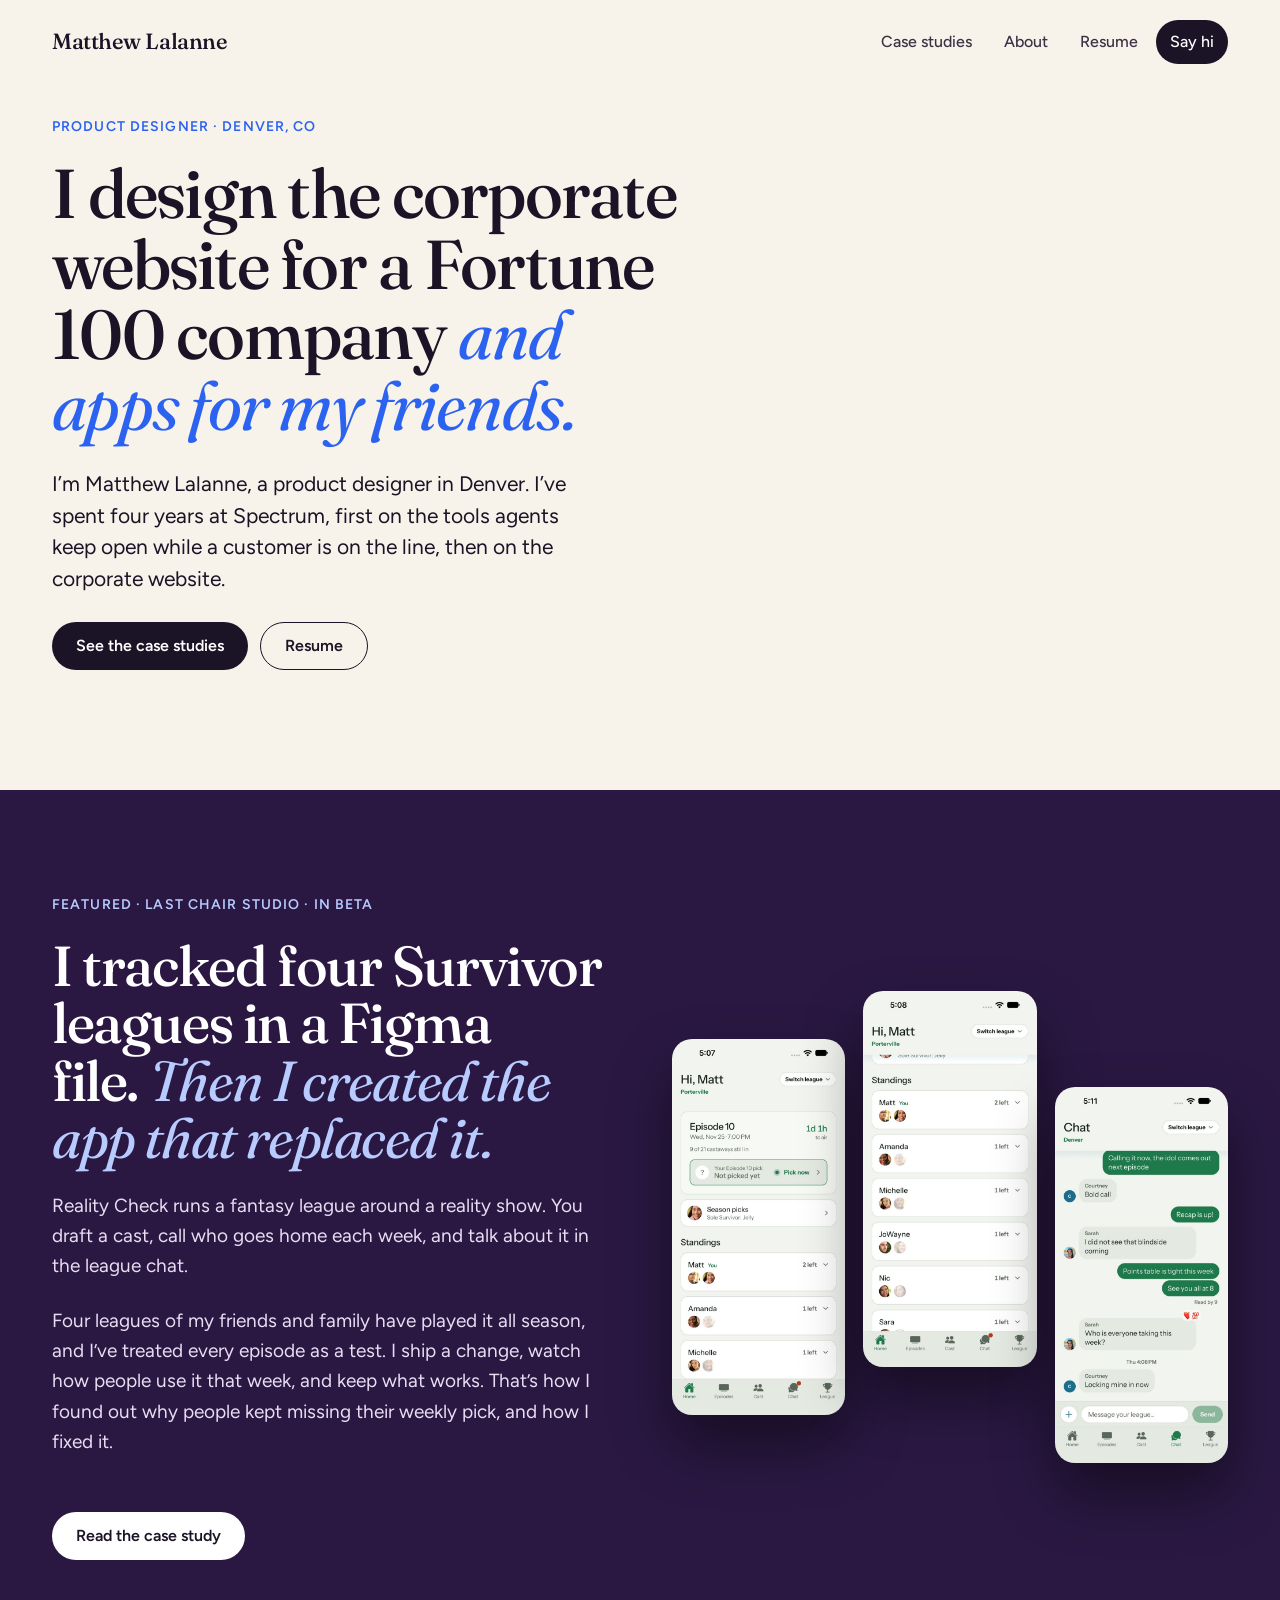
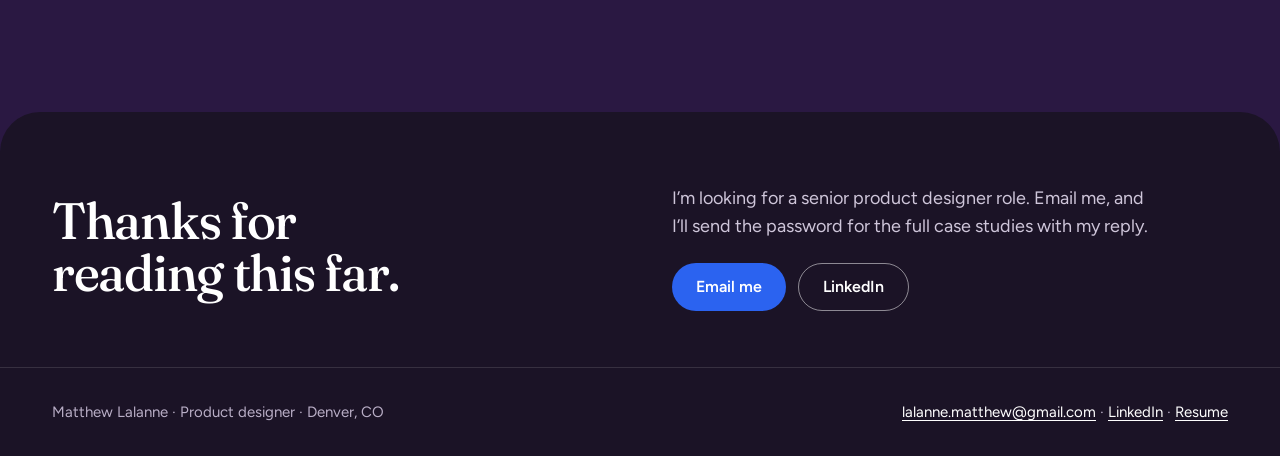
==== commit a9bc19ec: "Fix case study text cut off on phones, square top on Home card and case study header, Resume in foot" ====
--- a/index.html
+++ b/index.html
@@ -35,7 +35,7 @@
   <div class="btns" style="margin-top:0"><a class="pill" href="mailto:lalanne.matthew@gmail.com">Email me</a><a class="pill line" href="https://www.linkedin.com/in/matthewlalanne">LinkedIn</a></div></div>
 </div></div></section>
 </main>
-<footer><div class="wrap"><span>Matthew Lalanne · Product designer · Denver, CO</span><span><a href="mailto:lalanne.matthew@gmail.com">lalanne.matthew@gmail.com</a> · <a href="https://www.linkedin.com/in/matthewlalanne">LinkedIn</a></span></div></footer>
+<footer><div class="wrap"><span>Matthew Lalanne · Product designer · Denver, CO</span><span><a href="mailto:lalanne.matthew@gmail.com">lalanne.matthew@gmail.com</a> · <a href="https://www.linkedin.com/in/matthewlalanne">LinkedIn</a> · <a href="/resume.pdf" download="Matthew_Lalanne_Resume.pdf" aria-label="Resume, PDF download">Resume</a></span></div></footer>
 <script>
 (function(){var t=document.querySelectorAll('.rv');if(!('IntersectionObserver' in window)){t.forEach(function(e){e.classList.add('in')});return}
 var io=new IntersectionObserver(function(es){es.forEach(function(e){if(e.isIntersecting){e.target.classList.add('in');io.unobserve(e.target)}})},{threshold:0.08});t.forEach(function(e){io.observe(e)});
--- a/bold.css
+++ b/bold.css
@@ -429,3 +429,27 @@
   .deck:not([open]):hover{transform:none}
 }
 @media (prefers-reduced-motion:reduce){.deck,.dk-toggle{transition:none}.deck[open] .dk-body{animation:none}.deck:not([open]):hover{transform:none}}
+
+/* Deck tweaks: all cards start closed, text runs the full width, and the button is an expand icon. */
+.dk-head{grid-template-columns:200px minmax(0,1fr) 200px 44px}
+.dk-head h2{max-width:none}
+.deck summary{padding:32px 0 72px}
+.deck[open] summary{padding-bottom:20px}
+.dk-body>div{max-width:none;margin-right:84px}
+.dk-toggle:after{display:none}
+.dk-toggle:before{left:11px;top:11px;right:11px;bottom:11px;width:auto;height:auto;transform:none;background:currentColor;-webkit-mask:url("data:image/svg+xml,%3Csvg xmlns='http://www.w3.org/2000/svg' viewBox='0 0 24 24' fill='none' stroke='black' stroke-width='2' stroke-linecap='round' stroke-linejoin='round'%3E%3Cpath d='M15 3h6v6M9 21H3v-6M21 3l-7 7M3 21l7-7'/%3E%3C/svg%3E") center/contain no-repeat;mask:url("data:image/svg+xml,%3Csvg xmlns='http://www.w3.org/2000/svg' viewBox='0 0 24 24' fill='none' stroke='black' stroke-width='2' stroke-linecap='round' stroke-linejoin='round'%3E%3Cpath d='M15 3h6v6M9 21H3v-6M21 3l-7 7M3 21l7-7'/%3E%3C/svg%3E") center/contain no-repeat}
+.deck[open] .dk-toggle{transform:none}
+.deck[open] .dk-toggle:before{-webkit-mask-image:url("data:image/svg+xml,%3Csvg xmlns='http://www.w3.org/2000/svg' viewBox='0 0 24 24' fill='none' stroke='black' stroke-width='2' stroke-linecap='round' stroke-linejoin='round'%3E%3Cpath d='M4 14h6v6M20 10h-6V4M14 10l7-7M3 21l7-7'/%3E%3C/svg%3E");mask-image:url("data:image/svg+xml,%3Csvg xmlns='http://www.w3.org/2000/svg' viewBox='0 0 24 24' fill='none' stroke='black' stroke-width='2' stroke-linecap='round' stroke-linejoin='round'%3E%3Cpath d='M4 14h6v6M20 10h-6V4M14 10l7-7M3 21l7-7'/%3E%3C/svg%3E")}
+@media (max-width:1000px){.dk-head{grid-template-columns:minmax(0,1fr) 44px}.dk-body>div{margin-right:0}.deck summary{padding:26px 0 56px}}
+/* Deck: the headline runs the full width; the number shows once a card is open. */
+@media (min-width:1001px){
+  .dk-head{grid-template-columns:200px minmax(0,1fr) 44px;row-gap:18px}
+  .dk-head h2{text-wrap:wrap}
+  .dk-head .stat{grid-column:2;text-align:left;display:flex;align-items:baseline;gap:14px}
+  .dk-head .stat span{margin:0;font-size:15px}
+  .deck:not([open]) .stat{display:none}
+  .dk-head .dk-toggle{grid-column:3;grid-row:1}
+}
+
+/* Square top on the Home featured card. */
+.band{border-radius:0!important}
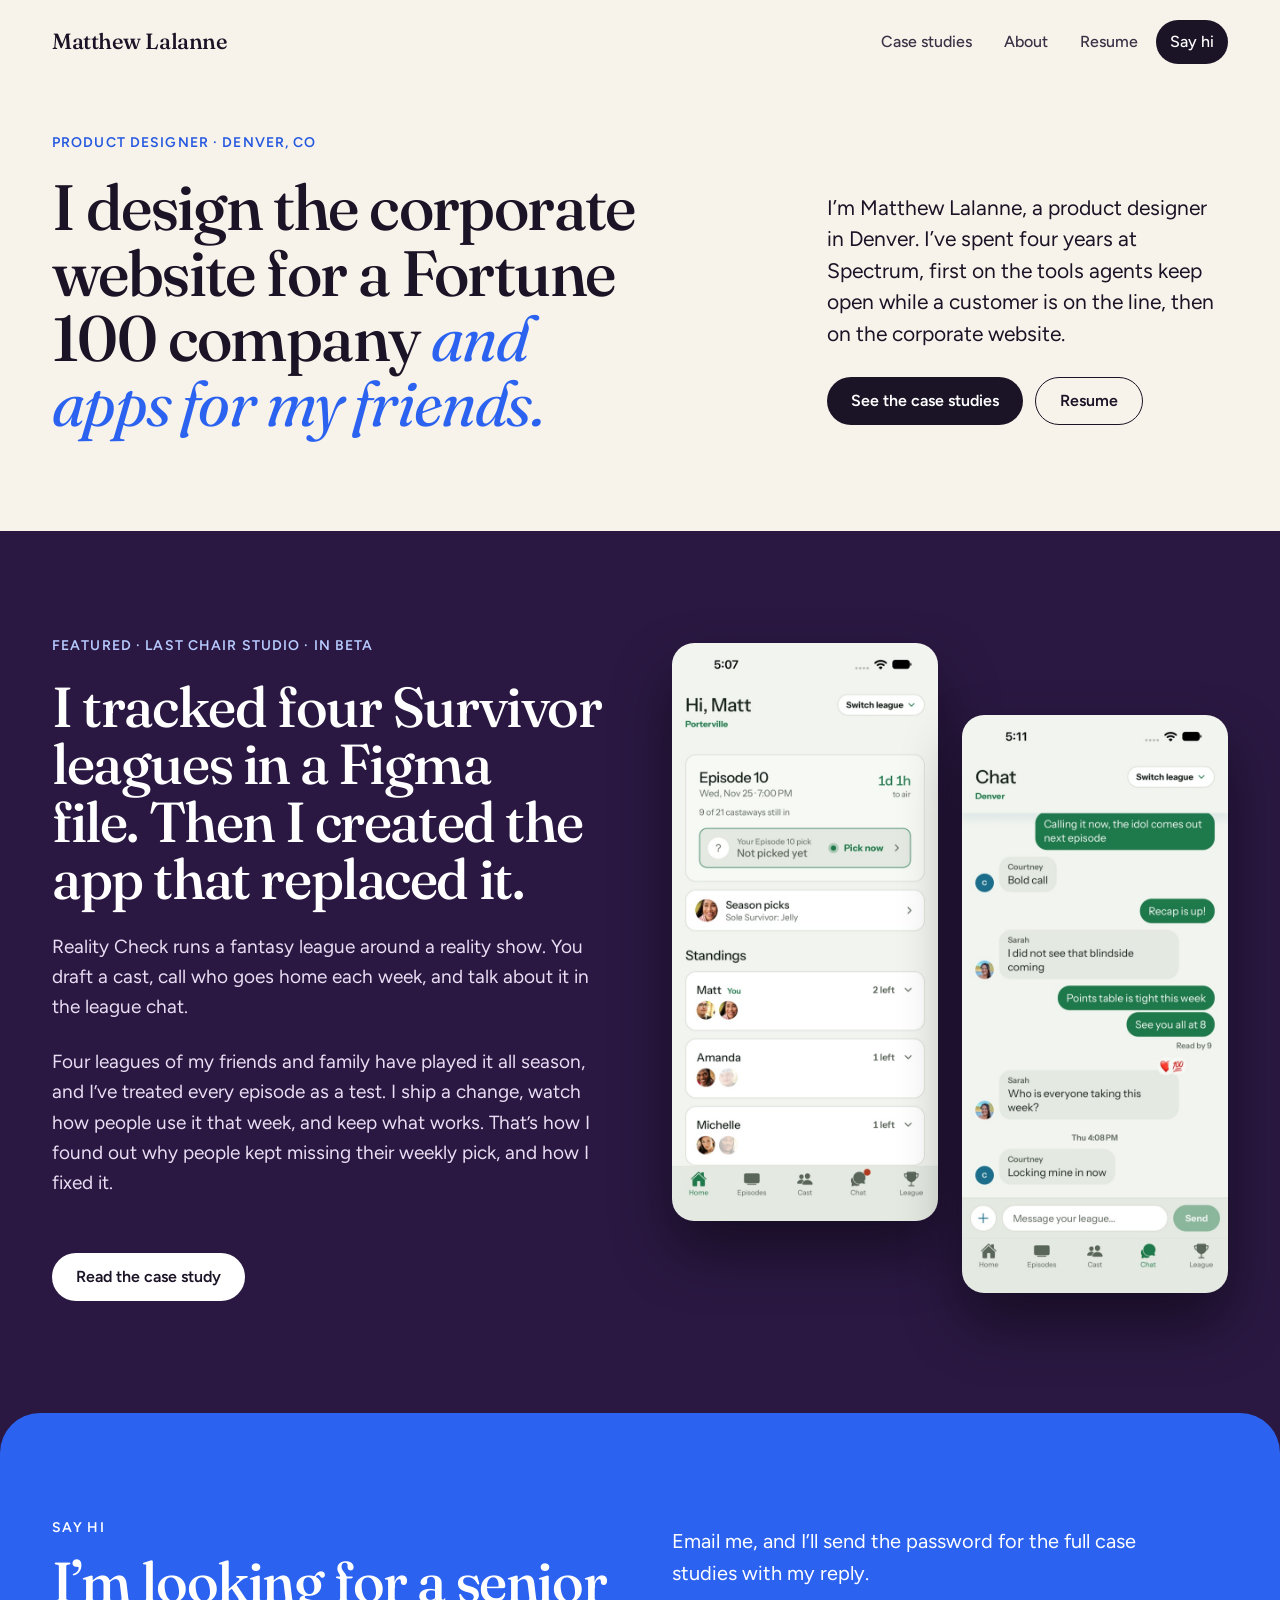
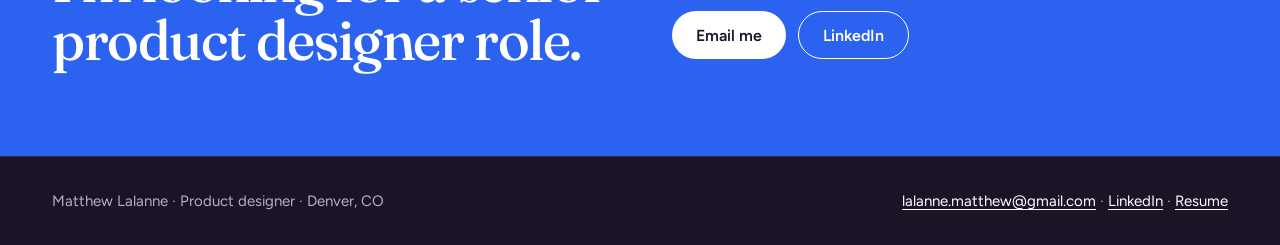
==== commit 19ec84ca: "Design pass: Case studies page redesigned, About broken up with figures, consistent headlines and cl" ====
--- a/index.html
+++ b/index.html
@@ -7,31 +7,29 @@
 <nav class="nav" aria-label="Main"><div class="wrap"><a class="me" href="/">Matthew Lalanne</a><ul><li><a href="/work">Case studies</a></li><li><a href="/about">About</a></li><li class="hide"><a href="/resume.pdf" download="Matthew_Lalanne_Resume.pdf" aria-label="Resume, PDF download">Resume</a></li><li class="hide"><a class="pill" href="#contact">Say hi</a></li></ul></div></nav>
 <main id="main">
 
-<section class="hero"><div class="wrap"><div class="hero-grid solo">
-  <div>
+<section class="hero"><div class="wrap"><div class="phead">
     <div class="eyebrow rv">Product designer · Denver, CO</div>
     <h1 class="rv">I design the corporate website for a Fortune 100 company <em>and apps for my friends.</em></h1>
     <div class="lede rv">
       <p>I’m Matthew Lalanne, a product designer in Denver. I’ve spent four years at Spectrum, first on the tools agents keep open while a customer is on the line, then on the corporate website.</p>
       <div class="btns"><a class="pill" href="/work">See the case studies</a><a class="pill line" href="/resume.pdf" download="Matthew_Lalanne_Resume.pdf" aria-label="Resume, PDF download">Resume</a></div>
     </div>
-  </div>
 </div></div></section>
 
 <section class="band" id="reality-check"><div class="wrap"><div class="grid">
   <div class="rv">
     <div class="eyebrow">Featured · Last Chair Studio · In beta</div>
-    <h2>I tracked four Survivor leagues in a Figma file. <em>Then I created the app that replaced it.</em></h2>
+    <h2>I tracked four Survivor leagues in a Figma file. Then I created the app that replaced it.</h2>
     <p>Reality Check runs a fantasy league around a reality show. You draft a cast, call who goes home each week, and talk about it in the league chat.</p>
     <p>Four leagues of my friends and family have played it all season, and I’ve treated every episode as a test. I ship a change, watch how people use it that week, and keep what works. That’s how I found out why people kept missing their weekly pick, and how I fixed it.</p>
     <a class="pill light" href="/reality-check">Read the case study</a>
   </div>
-  <div class="phones rv"><img src="/img/rc/01-home-to-do-list.jpg" alt="Reality Check home screen with this week's to-do list" width="600" height="1304"><img src="/img/rc/05-standings-folded-rows.jpg" alt="Standings with each player's picks shown as faces" width="600" height="1304" loading="lazy"><img src="/img/rc/14-chat-replies-read-receipts.jpg" alt="League chat with replies and read receipts" width="600" height="1304" loading="lazy"></div>
+  <div class="phones two rv"><img src="/img/rc/01-home-to-do-list.jpg" alt="Reality Check home screen. An Episode 10 card shows the time left to air and a Not picked yet row with a Pick now link, with season picks and standings below." width="600" height="1304"><img src="/img/rc/14-chat-replies-read-receipts.jpg" alt="League chat screen with green and grey message bubbles, emoji reactions, a Read by 9 note and a message box at the bottom." width="600" height="1304" loading="lazy"></div>
 </div></div></section>
 
-<section class="contact" id="contact"><div class="wrap"><div class="row rv">
-  <h2>Thanks for reading this far.</h2>
-  <div><p>I’m looking for a senior product designer role. Email me, and I’ll send the password for the full case studies with my reply.</p>
+<section class="contact c-blue" id="contact"><div class="wrap"><div class="row rv">
+  <div><div class="eyebrow">Say hi</div><h2>I’m looking for a senior product designer role.</h2></div>
+  <div><p>Email me, and I’ll send the password for the full case studies with my reply.</p>
   <div class="btns" style="margin-top:0"><a class="pill" href="mailto:lalanne.matthew@gmail.com">Email me</a><a class="pill line" href="https://www.linkedin.com/in/matthewlalanne">LinkedIn</a></div></div>
 </div></div></section>
 </main>
--- a/bold.css
+++ b/bold.css
@@ -453,3 +453,233 @@
 
 /* Square top on the Home featured card. */
 .band{border-radius:0!important}
+
+/* ==========================================================================
+   DESIGN PASS (Nov 25). Everything below is one pass; it overrides the rules above.
+   A. One headline rule   B. Page heads use the width   C. Closing cards vary by page
+   D. Home featured card  E. Case studies page          F. About: one grid, broken-up text
+   G. Schematic figures (no Spectrum screens, only facts written on the page)
+   ========================================================================== */
+
+/* A. One headline rule: every h1 has a small label over it and one blue italic phrase.
+      Section h2s get the label and stay plain. Label blue is a touch darker so 14px text passes on paper. */
+.eyebrow{color:#2559E0}
+.band .eyebrow,.abx-card.purple .eyebrow,.contact .eyebrow{color:var(--softblue)}
+.abx-intro h1,.pagehead h1,.plain h1,.hero .phead h1{font-size:clamp(38px,5vw,76px)}
+.plain .eyebrow{margin-bottom:20px}
+
+/* B. Page heads: headline on the left, intro on the right, lined up along the bottom. */
+.phead{display:grid;grid-template-columns:minmax(0,7fr) minmax(0,4fr);column-gap:72px;align-items:end}
+.phead>*{min-width:0}
+.phead .eyebrow{grid-column:1 / -1}
+.phead h1,.hero .phead h1{max-width:none}
+.phead .lede,.hero .phead .lede{margin:0;max-width:none;padding-bottom:10px}
+.phead .intro,.pagehead .phead .intro{margin:0;max-width:none;font-size:20px;line-height:1.5;padding-bottom:12px}
+.hero{padding:48px 0 0}
+@media (max-width:1000px){.phead{grid-template-columns:1fr;row-gap:28px}.phead .lede,.phead .intro{max-width:620px;padding-bottom:0}}
+
+/* C. Closing cards. Dark ink is the default. Blue on Home, paper on About and Case studies,
+      so a dark card never runs into another dark card. */
+.contact .eyebrow{margin-bottom:14px}
+.contact.c-blue{background:#2B63F0;padding:104px 0 88px}
+.contact.c-blue .eyebrow{color:#fff}
+.contact.c-blue h2{color:#fff;font-size:clamp(34px,4.4vw,60px)}
+.contact.c-blue p{color:#fff;font-size:20px}
+.contact.c-blue .pill{background:#fff;color:var(--ink)!important}
+.contact.c-blue .pill:hover{background:var(--ink);color:#fff!important}
+.contact.c-blue .pill.line{background:transparent;color:#fff!important;border-color:#fff}
+.contact.c-blue .pill.line:hover{background:#fff;color:var(--ink)!important}
+.contact.c-paper{background:var(--paper2)}
+.contact.c-paper .eyebrow{color:#2559E0}
+.contact.c-paper h2{color:var(--ink)}
+.contact.c-paper p{color:var(--text)}
+.contact.c-paper .pill{background:var(--ink);color:#fff!important}
+.contact.c-paper .pill:hover{background:var(--rose);color:#fff!important}
+.contact.c-paper .pill.line{background:transparent;color:var(--ink)!important;border-color:var(--ink)}
+.contact.c-paper .pill.line:hover{background:var(--ink);color:#fff!important}
+.contact.c-paper :focus-visible{outline-color:var(--rose)}
+@media (max-width:1000px){.contact.c-blue{padding:72px 0 56px}}
+
+/* D. Home featured card: two screens, large enough to read, not three small ones. */
+.band .phones.two{display:grid;grid-template-columns:repeat(2,minmax(0,1fr));gap:24px;align-self:center;align-items:start;margin:0 0 96px}
+.band .phones.two img{width:100%;height:auto;max-width:none;margin:0!important;transform:none!important;border-radius:22px;display:block}
+.band .phones.two img:nth-child(2){margin-top:72px!important}
+@media (max-width:1000px){
+  .band .grid{grid-template-columns:minmax(0,1fr) minmax(0,34%);gap:32px;align-items:center}
+  .band .phones.two{grid-template-columns:1fr;margin:0 0 72px}
+  .band .phones.two img:nth-child(2){display:none}
+}
+/* Phone: the title gets the full width. The two screens sit under the text and run off the bottom of the card. */
+@media (max-width:560px){
+  .band .grid{display:block}
+  .band .grid>div:first-child{padding-bottom:40px}
+  .band .eyebrow,.band h2{max-width:none}
+  .band h2{font-size:30px;min-height:0}
+  .band .phones.two{position:static;display:grid;grid-template-columns:repeat(2,minmax(0,1fr));gap:12px;height:300px;overflow:hidden;margin:0;width:auto}
+  .band .phones.two img{height:auto;width:100%;border-radius:16px}
+  .band .phones.two img:nth-child(2){display:block;margin-top:32px!important}
+  .band.precontact{padding-bottom:0!important}
+}
+
+/* E. Case studies page: four open cards in a stack. Each one slides up over the one before it.
+      An index under the headline shows all four at once. */
+.pagehead{padding:48px 0 96px}
+.caseindex{margin-top:56px}
+.caseindex ol{list-style:none;margin:0;padding:0;display:grid;grid-template-columns:repeat(4,minmax(0,1fr));gap:0 24px}
+.caseindex a{display:grid;grid-template-columns:18px minmax(0,1fr);gap:2px 12px;align-items:baseline;min-height:44px;padding:14px 0 6px;border-top:1.5px solid var(--ink);text-decoration:none;color:var(--muted);font-size:15px;line-height:1.4}
+.caseindex b{color:var(--ink);font-weight:600;font-size:16px}
+.caseindex span{grid-column:2}
+.caseindex .sw{width:14px;height:14px;border-radius:50%;border:1px solid var(--ink);align-self:center}
+.caseindex a:hover b{color:var(--rose);text-decoration:underline;text-underline-offset:4px}
+.cases{position:relative}
+.cases.precontact{padding-bottom:0!important}
+.case{--pb:104px;border-radius:40px 40px 0 0;margin-top:-40px;padding:48px 0 var(--pb);position:relative;overflow:hidden;scroll-margin-top:0}
+.case.cardstack{position:sticky}
+.case-meta{display:flex;flex-wrap:wrap;align-items:center;gap:6px 20px;margin:0 0 40px;font-size:15px;line-height:1.4}
+.case-meta b{font-size:16px;font-weight:600}
+.case-meta .n{font-size:13px;font-weight:600;letter-spacing:.08em;text-transform:uppercase}
+.case-meta .tag{margin-left:auto;font-size:13px;font-weight:600;border:1.5px solid currentColor;border-radius:999px;padding:3px 12px}
+.case-grid{display:grid;grid-template-columns:minmax(0,6fr) minmax(0,5fr);gap:72px;align-items:center}
+.case-grid>*{min-width:0}
+.case h2{font-size:clamp(26px,2.9vw,40px);line-height:1.1;text-wrap:balance}
+.case-text p{font-size:19px;margin:22px 0 0}
+.case-text p.case-note{font-size:15px;margin-top:12px}
+.case-text p.case-stat{display:flex;align-items:baseline;gap:14px;font-size:15px}
+.case-stat b{font-family:var(--serif);font-weight:500;font-size:44px;line-height:1;letter-spacing:-0.03em}
+.case .btns{margin-top:28px}
+.c-purple .case-meta,.c-purple .case-note,.c-purple .case-stat{color:#C9B8DA}
+.c-blue .case-meta,.c-blue .case-note{color:#fff}
+.c-navy .case-meta{color:#B9C6E6}
+.c-white .case-meta,.c-white .case-note{color:var(--muted)}
+.c-purple .case-meta b,.c-blue .case-meta b,.c-navy .case-meta b,.c-purple .case-stat b{color:#fff}
+.c-white .case-meta b{color:var(--ink)}
+.case.c-white .tag{border-color:var(--line)}
+.c-purple .pill.line,.c-blue .pill.line,.c-navy .pill.line{color:#fff!important;border-color:#fff}
+.c-purple .pill.line:hover,.c-blue .pill.line:hover,.c-navy .pill.line:hover{background:#fff;color:var(--ink)!important}
+.c-blue .pill.light:hover{background:var(--ink);color:#fff!important}
+/* Reality Check screens run off the bottom of their card. */
+.case-art.shots{display:grid;grid-template-columns:repeat(2,minmax(0,1fr));gap:20px;align-items:start;align-self:end;height:440px;overflow:hidden;margin-bottom:calc(var(--pb) * -1)}
+.case-art.shots img{display:block;width:100%;height:auto;border-radius:22px}
+.case-art.shots img:nth-child(2){margin-top:48px}
+@media (max-width:1000px){
+  .caseindex ol{grid-template-columns:repeat(2,minmax(0,1fr))}
+  .caseindex{margin-top:40px}
+  .pagehead{padding-bottom:80px}
+  .case{--pb:84px;border-radius:28px 28px 0 0;margin-top:-28px;padding-top:36px}
+  .case-meta{margin-bottom:28px}
+  .case-grid{grid-template-columns:1fr;gap:40px}
+  .case-art{max-width:520px}
+  .case-art.shots{height:300px;align-self:start;width:100%}
+}
+@media (max-width:560px){
+  .case-meta .tag{margin-left:0}
+  .case-meta .n{flex-basis:100%}
+  .case-text p{font-size:18px}
+  .case .btns .pill{padding:0 20px}
+  .case-art.shots{height:250px;gap:12px}
+  .case-art.shots img{border-radius:16px}
+}
+
+/* F. About: one grid on every card. Narrow rail on the left for the heading and one supporting
+      thing (photo, number, sketch); the story on the right. On small screens the rail goes on top. */
+.abx-intro .eyebrow{margin-bottom:20px}
+.abx-grid,.abx-row,.abx-row.lead{grid-template-columns:minmax(0,4fr) minmax(0,7fr);gap:72px}
+.abx-grid>*,.abx-row>*{min-width:0}
+.abx-card h2{margin-bottom:56px}
+.abx-row{padding:40px 0 64px;border-top:1.5px solid var(--ink);align-items:start}
+.abx-row:last-child{padding-bottom:0}
+.abx-card.purple .abx-row{border-top-color:rgba(255,255,255,.3)}
+.abx-row .bio,.abx-grid .bio{max-width:680px}
+.abx-row .bio>:first-child{margin-top:0}
+.abx-rail h3{margin-bottom:28px;max-width:16ch}
+.rail-facts{list-style:none;margin:0;padding:0;font-size:15px;color:var(--muted);line-height:1.45}
+.rail-facts li{padding:12px 0;border-top:1px solid var(--line)}
+.rail-facts li b{display:block;color:var(--ink);font-weight:600;font-size:16px}
+.rail-cap{font-size:14px;color:#C9B8DA;margin:18px 0 0}
+.bio .pull{font-size:clamp(24px,2.4vw,32px);line-height:1.2;margin:36px 0}
+.abx-collage{padding:0 14% 0 0}
+.abx-collage.rc{padding:0 16% 10% 0}
+.abx-collage.rc .us{border-radius:14px}
+.abx-collage.rc .g1{width:40%;right:0;bottom:0;transform:rotate(3deg);border-radius:18px}
+.bio-shots{display:grid;grid-template-columns:repeat(3,minmax(0,1fr));gap:16px;margin:36px 0 8px}
+.bio-shots img{display:block;width:100%;height:auto;border-radius:18px}
+.bio-shots.two{margin:36px 0}
+@media (max-width:1000px){
+  .abx-grid,.abx-row,.abx-row.lead{grid-template-columns:1fr;gap:28px}
+  .abx-row{padding:36px 0 64px}
+  .abx-rail h3{max-width:none;margin-bottom:20px}
+  .abx-rail .sk,.abx-rail .rail-facts{max-width:440px}
+  .abx-collage{max-width:400px}
+  .abx-split.flip .abx-collage{order:0}
+}
+@media (max-width:560px){
+  .bio-shots{gap:10px}
+  .bio-shots img{border-radius:12px}
+}
+
+/* G. Schematic figures. Plain shapes and the words already on the page. */
+.sk{margin:0;color:inherit}
+.sk figcaption{font-size:14px;font-weight:600;line-height:1.4}
+.sk-time .sk-row{display:grid;grid-template-columns:52px minmax(0,1fr) 108px;align-items:center;gap:12px;margin-top:14px;font-size:14px}
+.sk-time .sk-row b{font-family:var(--serif);font-weight:500;font-size:24px;letter-spacing:-0.02em;white-space:nowrap;color:inherit}
+.sk-bar{display:block;height:26px;border-radius:6px;background:currentColor;opacity:.38}
+.sk-row:last-of-type .sk-bar{opacity:1;background:var(--sk-accent,currentColor)}
+.sk-bar.more{position:relative;width:calc(100% - 26px);border-radius:6px 0 0 6px}
+.sk-bar.more:after{content:"";position:absolute;left:100%;top:0;height:100%;width:22px;margin-left:4px;box-sizing:border-box;border-left:6px solid;border-right:6px solid}
+.abx-card.white .sk{color:var(--ink);--sk-accent:#2B63F0}
+.abx-card.white .sk figcaption{color:var(--text)}
+.sk-score{margin-top:36px;padding-top:28px;border-top:1.5px solid rgba(255,255,255,.45)}
+.sk-score p{display:flex;align-items:baseline;gap:14px;margin:10px 0 0;font-family:var(--serif);line-height:1;letter-spacing:-0.03em}
+.sk-score span{font-size:36px}
+.sk-score i{font-family:var(--sans);font-style:normal;font-size:15px;letter-spacing:0}
+.sk-score b{font-size:68px;font-weight:500}
+.sk-pair{margin:32px 0 36px}
+.sk-cols{display:grid;grid-template-columns:repeat(2,minmax(0,1fr));gap:12px}
+.sk-cols>div{border:1.5px solid var(--line);border-radius:14px;padding:16px 18px 20px}
+.sk-cols>div+div{border-color:#2B63F0}
+.sk-cols b{display:block;font-size:13px;font-weight:600;letter-spacing:.06em;text-transform:uppercase;color:var(--muted);margin-bottom:4px}
+.sk-cols>div+div b{color:#2559E0}
+.sk-cols i{display:block;height:12px;border-radius:6px;background:var(--paper2);margin-top:14px;width:82%}
+.sk-cols>div+div i{background:#C9D7FF}
+.sk-cols i:nth-of-type(2){width:58%}.sk-cols i:nth-of-type(3){width:70%}.sk-cols i:nth-of-type(4){width:44%}
+.sk-pair figcaption{font-weight:400;color:var(--muted);margin-top:12px}
+.sk-order ol{list-style:none;margin:14px 0 0;padding:0}
+.sk-order li{display:flex;flex-wrap:wrap;align-items:center;gap:8px;padding:12px 0;border-top:1px solid var(--line)}
+.sk-order li span{flex-basis:100%;font-size:13px;color:var(--muted)}
+.sk-order li b{font-size:15px;font-weight:600;border:1.5px solid var(--ink);border-radius:999px;padding:4px 14px}
+.sk-order li+li b{border-color:var(--line);color:var(--text)}
+.sk-frames{display:flex;gap:8px;align-items:stretch;margin-bottom:14px}
+.sk-frames>div{border:1.5px dashed #2B63F0;border-radius:8px;padding:8px}
+.sk-frames i{display:block;height:22px;border-radius:4px;background:#C9D7FF}
+.sk-frames .hug i{width:34px}
+.sk-frames .fill{flex:1}
+.sk-frames .fixed{width:96px;border-style:solid}
+.sk-frames .fixed i{width:40px}
+.sk-sizing figcaption{font-weight:400;color:var(--muted)}
+.sk-flow figcaption{color:var(--ink);margin-bottom:6px}
+.sk-lane{padding:16px 0 4px;border-top:1px solid var(--line);margin-top:14px}
+.sk-when{display:block;font-size:13px;font-weight:600;letter-spacing:.08em;text-transform:uppercase;color:var(--muted);margin-bottom:10px}
+.sk-lane ol{list-style:none;margin:0;padding:0;display:flex;gap:26px;align-items:stretch}
+.sk-lane li{position:relative;flex:1 1 0;min-width:0;border:1.5px solid var(--line);border-radius:12px;padding:12px 14px;font-size:15px;line-height:1.35;color:var(--text)}
+.sk-lane li+li:before{content:"";position:absolute;left:-21px;top:50%;width:14px;height:1.5px;background:var(--muted)}
+.sk-lane li+li:after{content:"";position:absolute;left:-13px;top:50%;width:7px;height:7px;border-top:1.5px solid var(--muted);border-right:1.5px solid var(--muted);transform:translateY(-50%) rotate(45deg);margin-top:.75px}
+.sk-lane.now li{border-color:var(--ink);color:var(--ink)}
+.sk-lane.now li:last-child{background:var(--ink);color:#fff;font-weight:600;flex:2 1 0}
+.sk-lane small{display:block;font-size:14px;font-weight:400;color:#DCD3E6;margin-top:4px}
+.sk-tiles{display:grid;grid-template-columns:repeat(8,minmax(0,1fr));gap:10px}
+.sk-tiles i{position:relative;display:block;aspect-ratio:3/4;border:1.5px solid rgba(255,255,255,.55);border-radius:6px}
+.sk-tiles i:before{content:"";position:absolute;left:14%;right:14%;top:12%;height:30%;border-radius:2px;background:#fff}
+.sk-tiles i:after{content:"";position:absolute;left:14%;right:34%;top:54%;height:3px;border-radius:2px;background:rgba(255,255,255,.7);box-shadow:0 8px 0 rgba(255,255,255,.7)}
+.sk-pages figcaption{display:flex;align-items:baseline;gap:14px;margin-top:24px;font-weight:400;font-size:15px;color:#DCE4F7}
+.sk-pages figcaption b{font-family:var(--serif);font-weight:500;font-size:56px;line-height:1;letter-spacing:-0.03em;color:#fff}
+@media (max-width:560px){
+  .sk-lane ol{flex-direction:column;gap:22px}
+  .sk-lane li+li:before{left:22px;top:-17px;width:1.5px;height:12px}
+  .sk-lane li+li:after{left:19px;top:-10px;transform:rotate(135deg);margin:0}
+  .sk-score b{font-size:56px}
+  .sk-tiles{gap:6px}
+}
+/* Home: a little less air under the featured card on wide screens. */
+@media (min-width:1001px){.band.precontact{padding-bottom:56px!important}}
+/* Reduced motion: no card stays stuck or slides over another, on any page. */
+@media (prefers-reduced-motion:reduce){.case.cardstack,.abx-card.cardstack,.abx-intro.cardstack{position:relative;top:auto!important}}
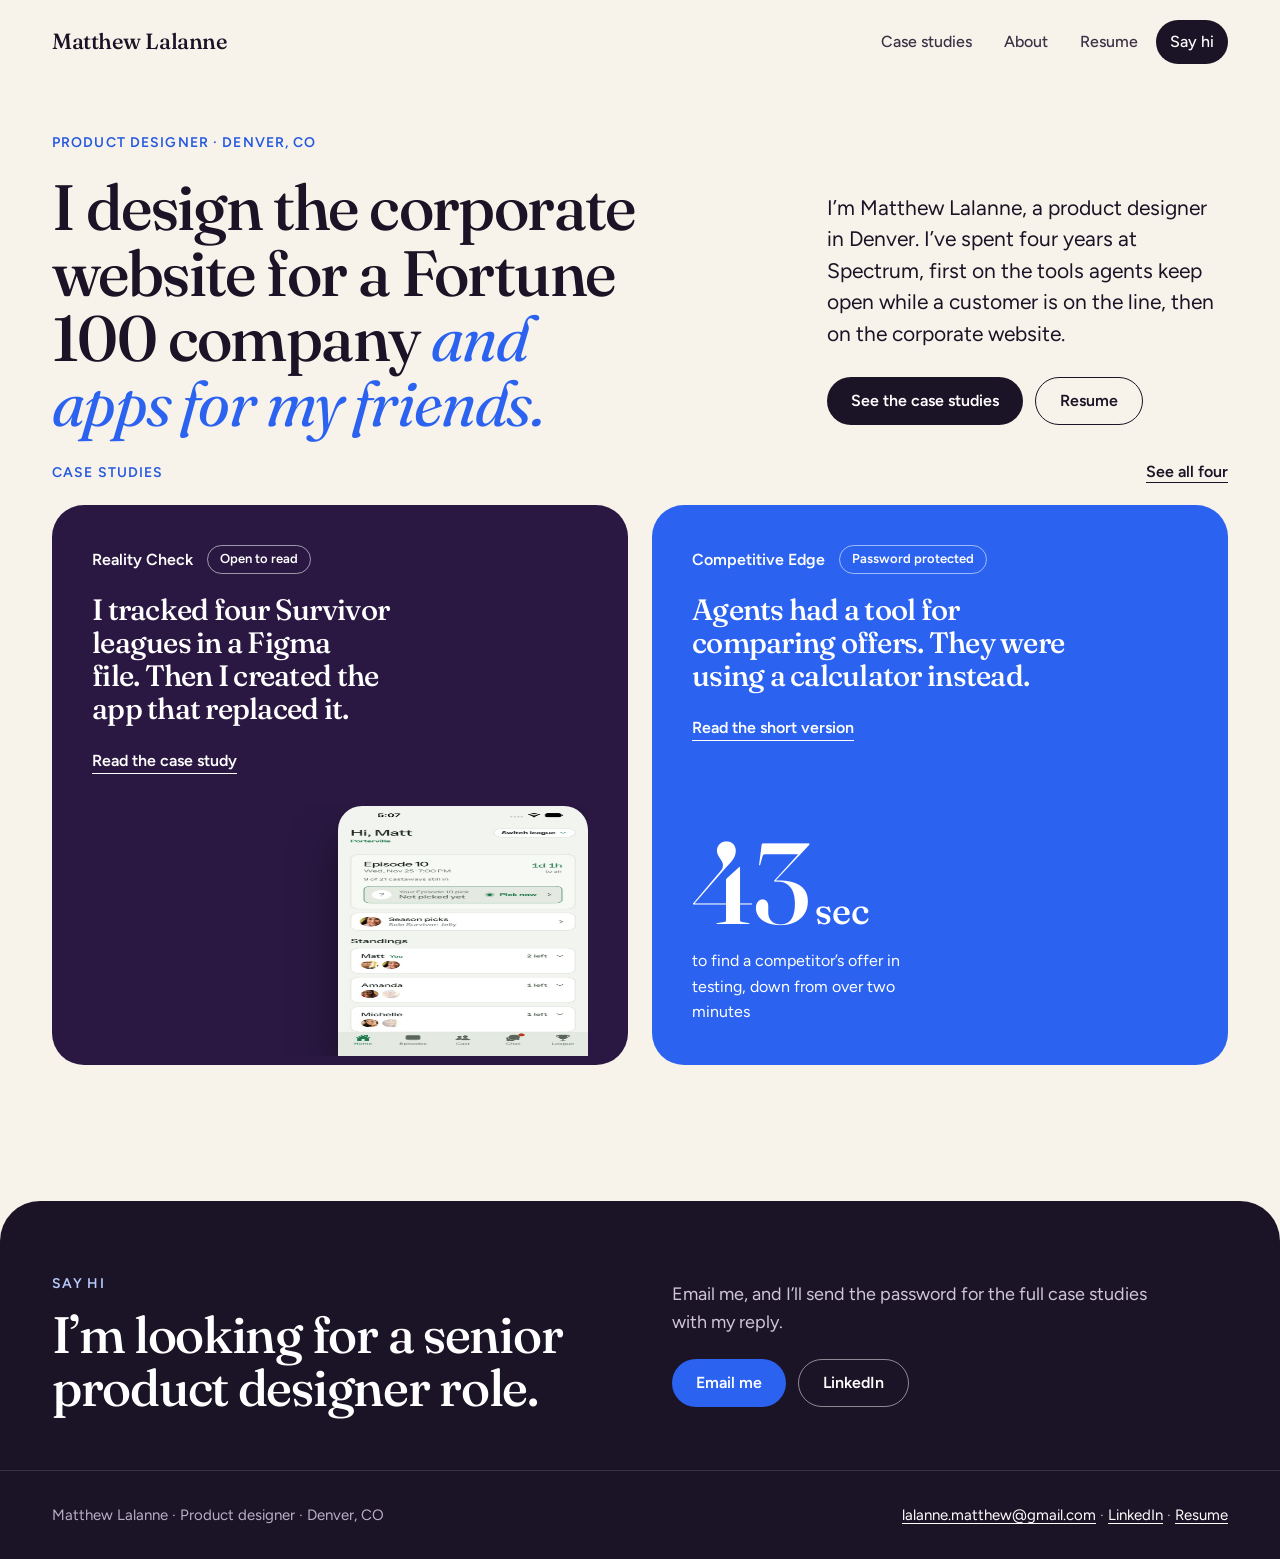
==== commit b34a2950: "Home: two small case study cards. Reality Check: playable prototype, laptop screenshot, walk notes C" ====
--- a/index.html
+++ b/index.html
@@ -16,18 +16,25 @@
     </div>
 </div></div></section>
 
-<section class="band" id="reality-check"><div class="wrap"><div class="grid">
-  <div class="rv">
-    <div class="eyebrow">Featured · Last Chair Studio · In beta</div>
-    <h2>I tracked four Survivor leagues in a Figma file. Then I created the app that replaced it.</h2>
-    <p>Reality Check runs a fantasy league around a reality show. You draft a cast, call who goes home each week, and talk about it in the league chat.</p>
-    <p>Four leagues of my friends and family have played it all season, and I’ve treated every episode as a test. I ship a change, watch how people use it that week, and keep what works. That’s how I found out why people kept missing their weekly pick, and how I fixed it.</p>
-    <a class="pill light" href="/reality-check">Read the case study</a>
+<section class="duo" id="work"><div class="wrap">
+  <div class="duo-head rv"><div class="eyebrow">Case studies</div><a class="duo-all" href="/work">See all four</a></div>
+  <div class="duo-grid">
+    <a class="duo-card c-purple rv" href="/reality-check" aria-labelledby="d1-h">
+      <p class="duo-meta"><b>Reality Check</b><span class="tag">Open to read</span></p>
+      <h2 id="d1-h">I tracked four Survivor leagues in a Figma file. Then I created the app that replaced it.</h2>
+      <span class="go">Read the case study</span>
+      <div class="duo-art shot"><img src="/img/rc/01-home-to-do-list.jpg" alt="Reality Check home screen. An Episode 10 card shows the time left to air and a Not picked yet row with a Pick now link." width="600" height="1304" loading="lazy"></div>
+    </a>
+    <a class="duo-card c-blue rv" href="/about#tool" aria-labelledby="d2-h">
+      <p class="duo-meta"><b>Competitive Edge</b><span class="tag">Password protected</span></p>
+      <h2 id="d2-h">Agents had a tool for comparing offers. They were using a calculator instead.</h2>
+      <span class="go">Read the short version</span>
+      <div class="duo-art stat"><b>43<small>sec</small></b><span>to find a competitor’s offer in testing, down from over two minutes</span></div>
+    </a>
   </div>
-  <div class="phones two rv"><img src="/img/rc/01-home-to-do-list.jpg" alt="Reality Check home screen. An Episode 10 card shows the time left to air and a Not picked yet row with a Pick now link, with season picks and standings below." width="600" height="1304"><img src="/img/rc/14-chat-replies-read-receipts.jpg" alt="League chat screen with green and grey message bubbles, emoji reactions, a Read by 9 note and a message box at the bottom." width="600" height="1304" loading="lazy"></div>
-</div></div></section>
+</div></section>
 
-<section class="contact c-blue" id="contact"><div class="wrap"><div class="row rv">
+<section class="contact" id="contact"><div class="wrap"><div class="row rv">
   <div><div class="eyebrow">Say hi</div><h2>I’m looking for a senior product designer role.</h2></div>
   <div><p>Email me, and I’ll send the password for the full case studies with my reply.</p>
   <div class="btns" style="margin-top:0"><a class="pill" href="mailto:lalanne.matthew@gmail.com">Email me</a><a class="pill line" href="https://www.linkedin.com/in/matthewlalanne">LinkedIn</a></div></div>
--- a/bold.css
+++ b/bold.css
@@ -683,3 +683,39 @@
 @media (min-width:1001px){.band.precontact{padding-bottom:56px!important}}
 /* Reduced motion: no card stays stuck or slides over another, on any page. */
 @media (prefers-reduced-motion:reduce){.case.cardstack,.abx-card.cardstack,.abx-intro.cardstack{position:relative;top:auto!important}}
+
+/* Home: the Competitive Edge card sits under the Reality Check card, square like it. */
+.case.home-case{border-radius:0;margin-top:0}
+
+/* Home: two small case study cards, side by side, with one line and one visual each. */
+.duo{padding:24px 0 136px}
+.duo-head{display:flex;justify-content:space-between;align-items:baseline;gap:16px;margin-bottom:20px}
+.duo-head .eyebrow{margin:0}
+.duo-all{font-weight:600;font-size:16px;color:var(--ink);text-underline-offset:5px}
+.duo-grid{display:grid;grid-template-columns:repeat(2,minmax(0,1fr));gap:24px}
+.duo-card{display:flex;flex-direction:column;align-items:flex-start;text-decoration:none;border-radius:32px;padding:40px 40px 0;min-height:560px;overflow:hidden;position:relative;transition:transform .25s var(--ease)}
+.duo-card:hover{transform:translateY(-6px)}
+.duo-meta{display:flex;flex-wrap:wrap;align-items:center;gap:8px 14px;margin:0 0 20px;font-size:16px}
+.duo-meta b{font-weight:600;color:#fff}
+.duo-meta .tag{font-size:13px;font-weight:600;border:1.5px solid rgba(255,255,255,.55);border-radius:999px;padding:3px 12px;color:#fff}
+.duo-card h2{color:#fff;font-size:clamp(24px,2.3vw,32px);line-height:1.12;max-width:20ch;margin-bottom:22px}
+.duo-card .go{font-weight:600;font-size:16px;color:#fff;border-bottom:1.5px solid #fff}
+.duo-card:hover h2{text-decoration:underline;text-decoration-thickness:2px;text-underline-offset:6px}
+.duo-art{margin-top:auto;align-self:stretch}
+.duo-art.shot{display:flex;justify-content:flex-end;height:250px;overflow:hidden;margin-top:32px}
+.duo-art.shot img{display:block;width:250px;height:auto;border-radius:24px 24px 0 0;box-shadow:0 24px 50px rgba(0,0,0,.4)}
+.duo-art.stat{padding:32px 0 40px;color:#fff}
+.duo-art.stat b{display:block;font-family:var(--serif);font-weight:500;font-size:clamp(72px,9vw,128px);line-height:.9;letter-spacing:-0.03em}
+.duo-art.stat b small{font-size:.32em;letter-spacing:0;margin-left:8px}
+.duo-art.stat span{display:block;font-size:16px;margin-top:14px;max-width:26ch}
+.duo-card:focus-visible{outline:3px solid var(--ink);outline-offset:4px}
+.duo + .contact{margin-top:0}
+@media (max-width:820px){
+  .duo{padding-bottom:104px}
+  .duo-grid{grid-template-columns:1fr;gap:16px}
+  .duo-card{min-height:0;padding:28px 24px 0;border-radius:24px}
+  .duo-art.shot{height:200px}
+  .duo-art.shot img{width:200px}
+  .duo-art.stat{padding:28px 0 32px}
+}
+@media (prefers-reduced-motion:reduce){.duo-card,.duo-card:hover{transition:none;transform:none}}
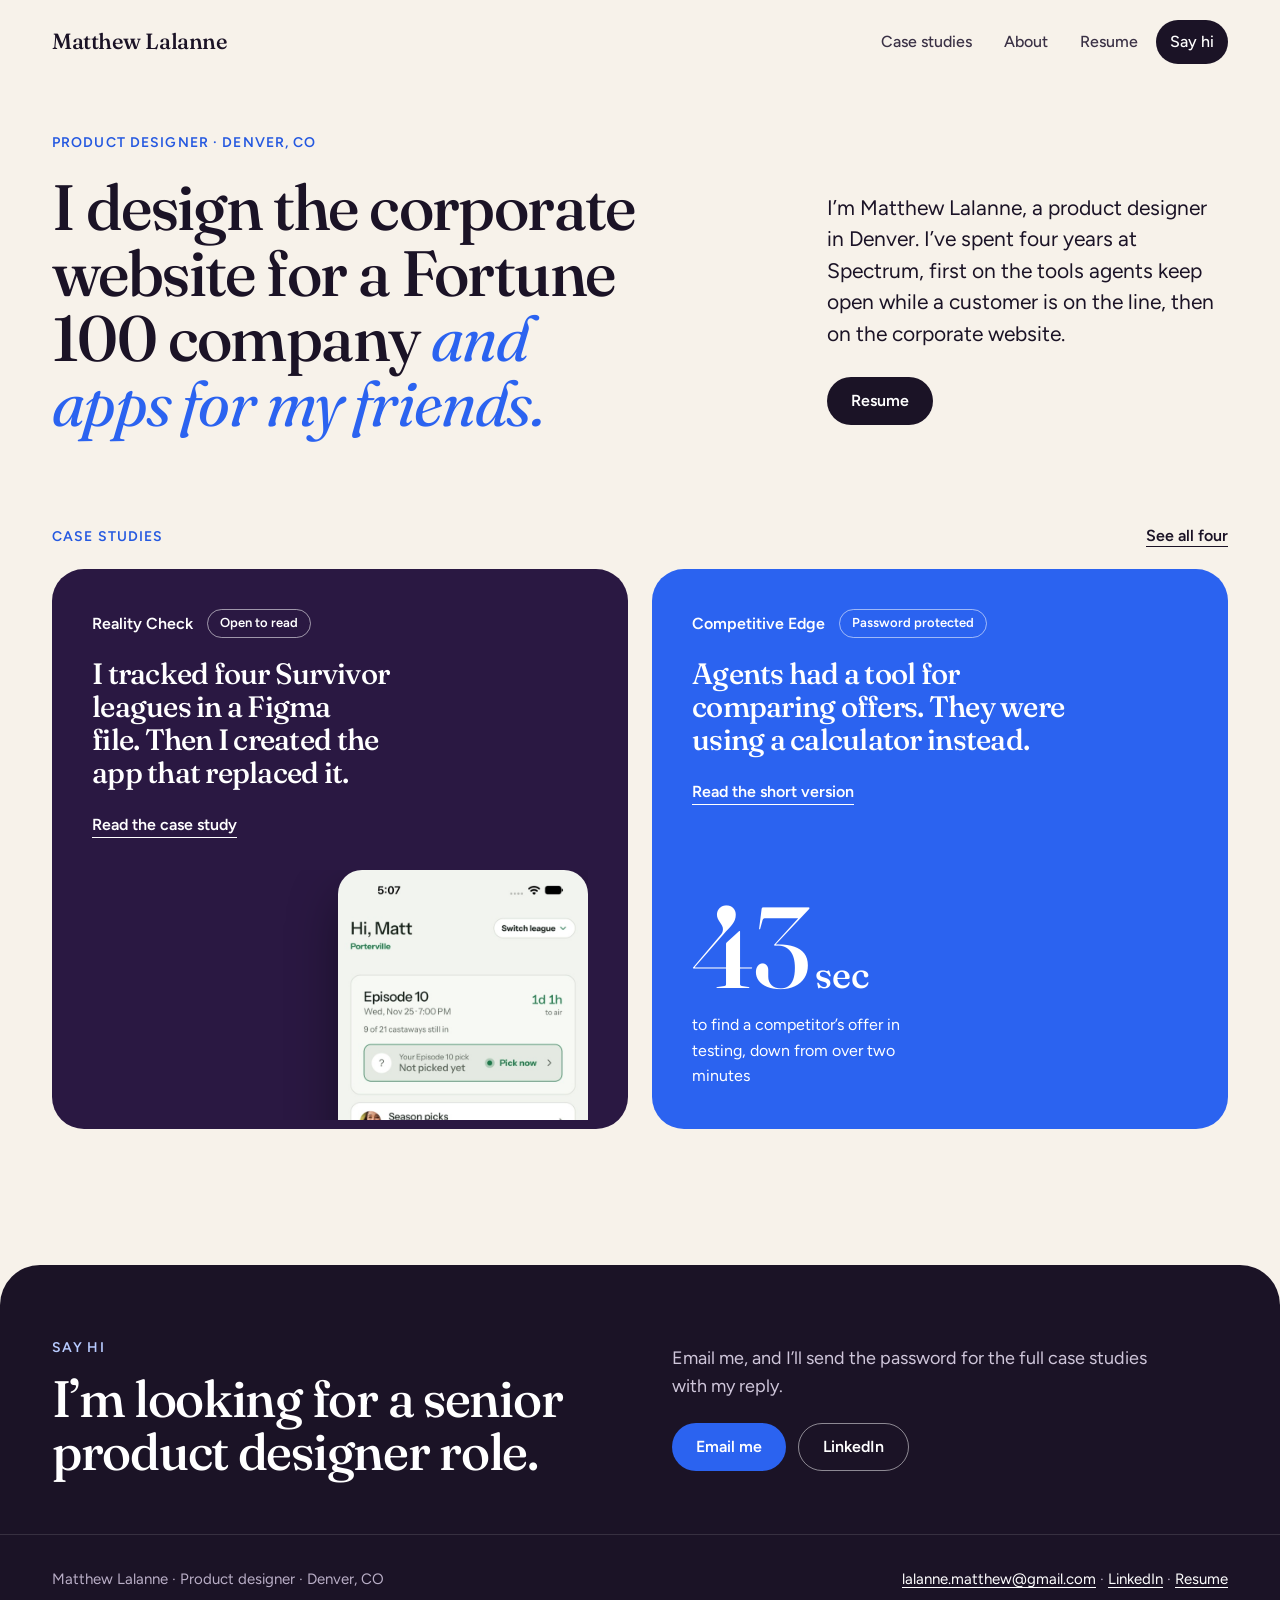
==== commit 12eee7f5: "Home: one case studies link, not two Co-Authored-By: Claude Fable 5.2 <noreply@anthropic.com>" ====
--- a/index.html
+++ b/index.html
@@ -12,7 +12,7 @@
     <h1 class="rv">I design the corporate website for a Fortune 100 company <em>and apps for my friends.</em></h1>
     <div class="lede rv">
       <p>I’m Matthew Lalanne, a product designer in Denver. I’ve spent four years at Spectrum, first on the tools agents keep open while a customer is on the line, then on the corporate website.</p>
-      <div class="btns"><a class="pill" href="/work">See the case studies</a><a class="pill line" href="/resume.pdf" download="Matthew_Lalanne_Resume.pdf" aria-label="Resume, PDF download">Resume</a></div>
+      <div class="btns"><a class="pill" href="/resume.pdf" download="Matthew_Lalanne_Resume.pdf" aria-label="Resume, PDF download">Resume</a></div>
     </div>
 </div></div></section>
 
--- a/bold.css
+++ b/bold.css
@@ -719,3 +719,9 @@
   .duo-art.stat{padding:28px 0 32px}
 }
 @media (prefers-reduced-motion:reduce){.duo-card,.duo-card:hover{transition:none;transform:none}}
+
+/* Home cards: the phone screenshot keeps its shape, and there is room above the cards. */
+.duo{padding-top:88px}
+.duo-art.shot{align-items:flex-start}
+.duo-art.shot img{flex:none;height:auto;align-self:flex-start}
+@media (max-width:820px){.duo{padding-top:56px}}
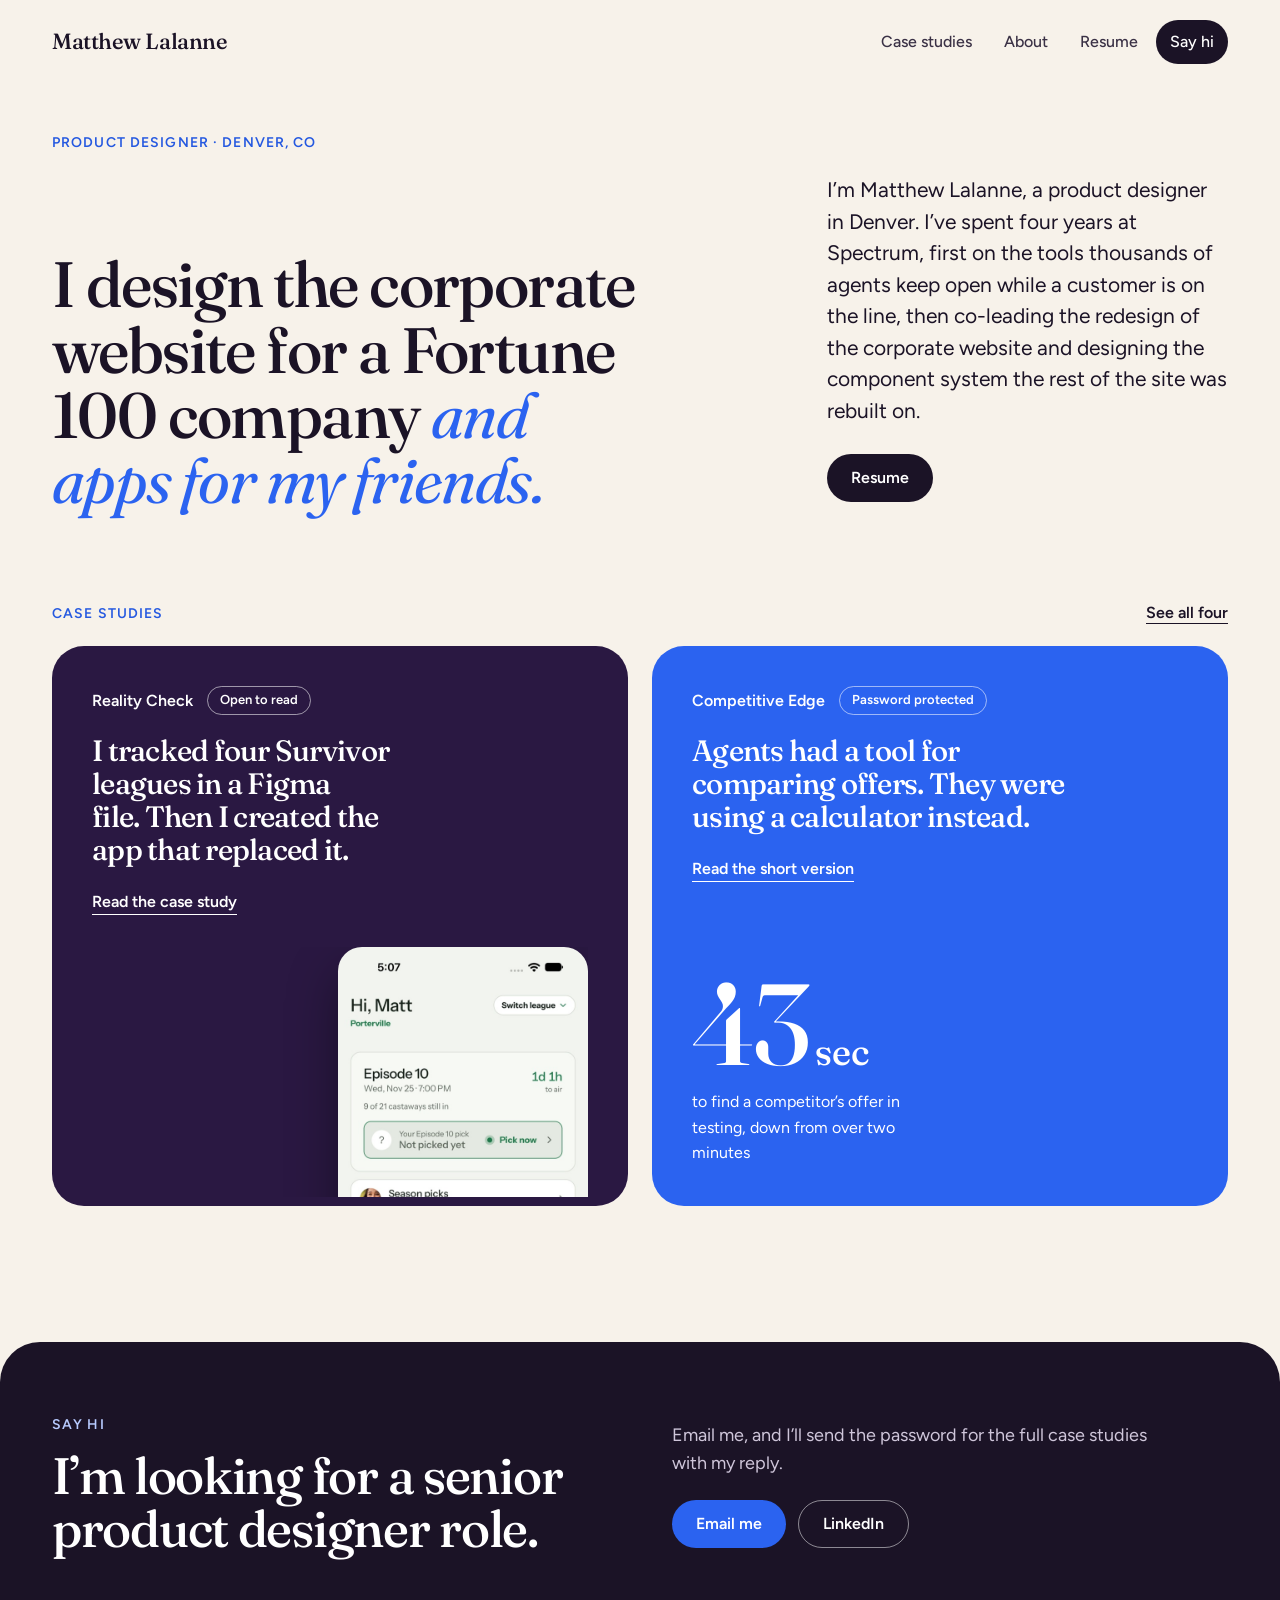
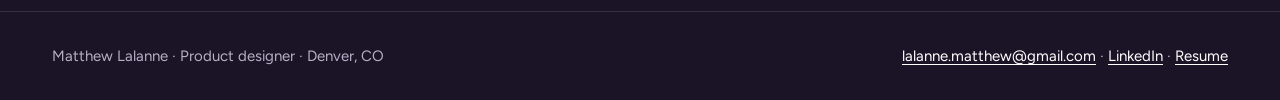
==== commit c4b3c8f1: "Hiring review pass: corporate website story rewritten around what he started, How I work section, 6 " ====
--- a/index.html
+++ b/index.html
@@ -11,7 +11,7 @@
     <div class="eyebrow rv">Product designer · Denver, CO</div>
     <h1 class="rv">I design the corporate website for a Fortune 100 company <em>and apps for my friends.</em></h1>
     <div class="lede rv">
-      <p>I’m Matthew Lalanne, a product designer in Denver. I’ve spent four years at Spectrum, first on the tools agents keep open while a customer is on the line, then on the corporate website.</p>
+      <p>I’m Matthew Lalanne, a product designer in Denver. I’ve spent four years at Spectrum, first on the tools thousands of agents keep open while a customer is on the line, then co-leading the redesign of the corporate website and designing the component system the rest of the site was rebuilt on.</p>
       <div class="btns"><a class="pill" href="/resume.pdf" download="Matthew_Lalanne_Resume.pdf" aria-label="Resume, PDF download">Resume</a></div>
     </div>
 </div></div></section>
--- a/bold.css
+++ b/bold.css
@@ -725,3 +725,12 @@
 .duo-art.shot{align-items:flex-start}
 .duo-art.shot img{flex:none;height:auto;align-self:flex-start}
 @media (max-width:820px){.duo{padding-top:56px}}
+
+/* Hiring review fixes */
+.sk-time .sk-row{grid-template-columns:52px minmax(0,1fr) max-content}
+@media (min-width:1001px){.abx-rail{position:sticky;top:40px}}
+@media (max-width:1000px){.abx-grid .bio{order:-1}}
+.caseindex .sw{align-self:start;margin-top:4px}
+
+/* Corporate website card: 6 of the 16 built pages are live. */
+.sk-tiles i:not(.live){opacity:.38}
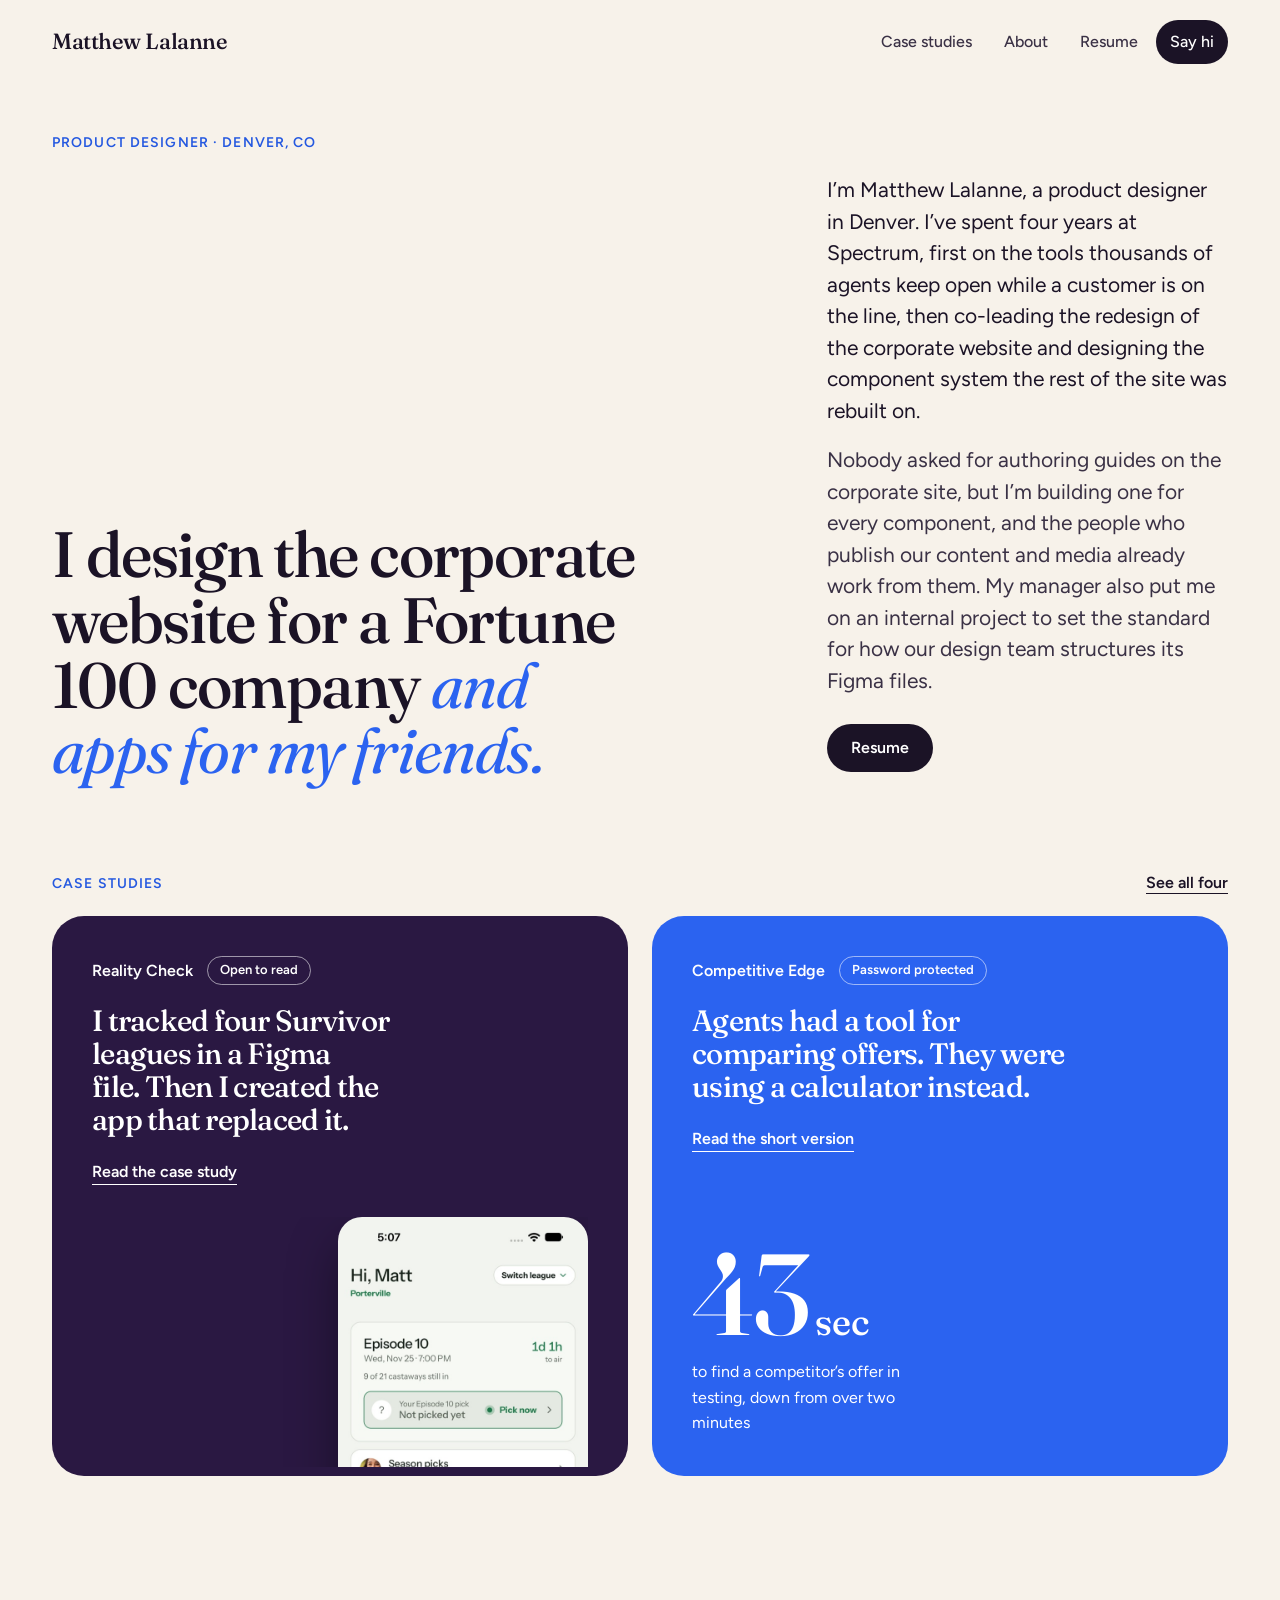
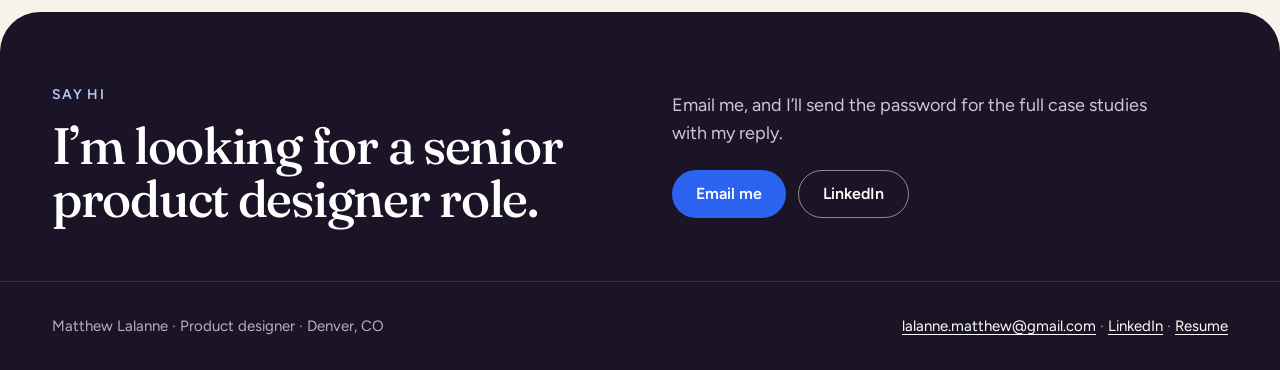
==== commit c576fdaf: "Home, Case studies, About: things I started and who uses them, corporate Home screenshot, How I work" ====
--- a/index.html
+++ b/index.html
@@ -12,6 +12,7 @@
     <h1 class="rv">I design the corporate website for a Fortune 100 company <em>and apps for my friends.</em></h1>
     <div class="lede rv">
       <p>I’m Matthew Lalanne, a product designer in Denver. I’ve spent four years at Spectrum, first on the tools thousands of agents keep open while a customer is on the line, then co-leading the redesign of the corporate website and designing the component system the rest of the site was rebuilt on.</p>
+      <p>Nobody asked for authoring guides on the corporate site, but I’m building one for every component, and the people who publish our content and media already work from them. My manager also put me on an internal project to set the standard for how our design team structures its Figma files.</p>
       <div class="btns"><a class="pill" href="/resume.pdf" download="Matthew_Lalanne_Resume.pdf" aria-label="Resume, PDF download">Resume</a></div>
     </div>
 </div></div></section>
--- a/bold.css
+++ b/bold.css
@@ -734,3 +734,18 @@
 
 /* Corporate website card: 6 of the 16 built pages are live. */
 .sk-tiles i:not(.live){opacity:.38}
+
+/* Before bar: one solid bar. The broken end read as a glitch. */
+.sk-bar.more{width:100%;border-radius:6px}
+.sk-bar.more:after{display:none}
+.sk-time .sk-row{grid-template-columns:52px minmax(0,1fr) 120px}
+.sk-time .sk-row b{text-align:right}
+
+/* Corporate website screenshot */
+.corp-shot{margin:0 0 28px}
+.corp-shot img{display:block;width:100%;height:auto;border-radius:12px;border:1px solid rgba(20,36,79,.14)}
+.corp-shot figcaption{margin-top:10px;font-size:15px;color:var(--muted)}
+.corp-shot figcaption a{text-decoration:underline;color:inherit}
+.corp-shot.on-dark figcaption{color:#DCE4F7}
+.corp-shot.on-dark img{border-color:rgba(255,255,255,.2)}
+.bio .corp-shot{margin:8px 0 24px;max-width:560px}
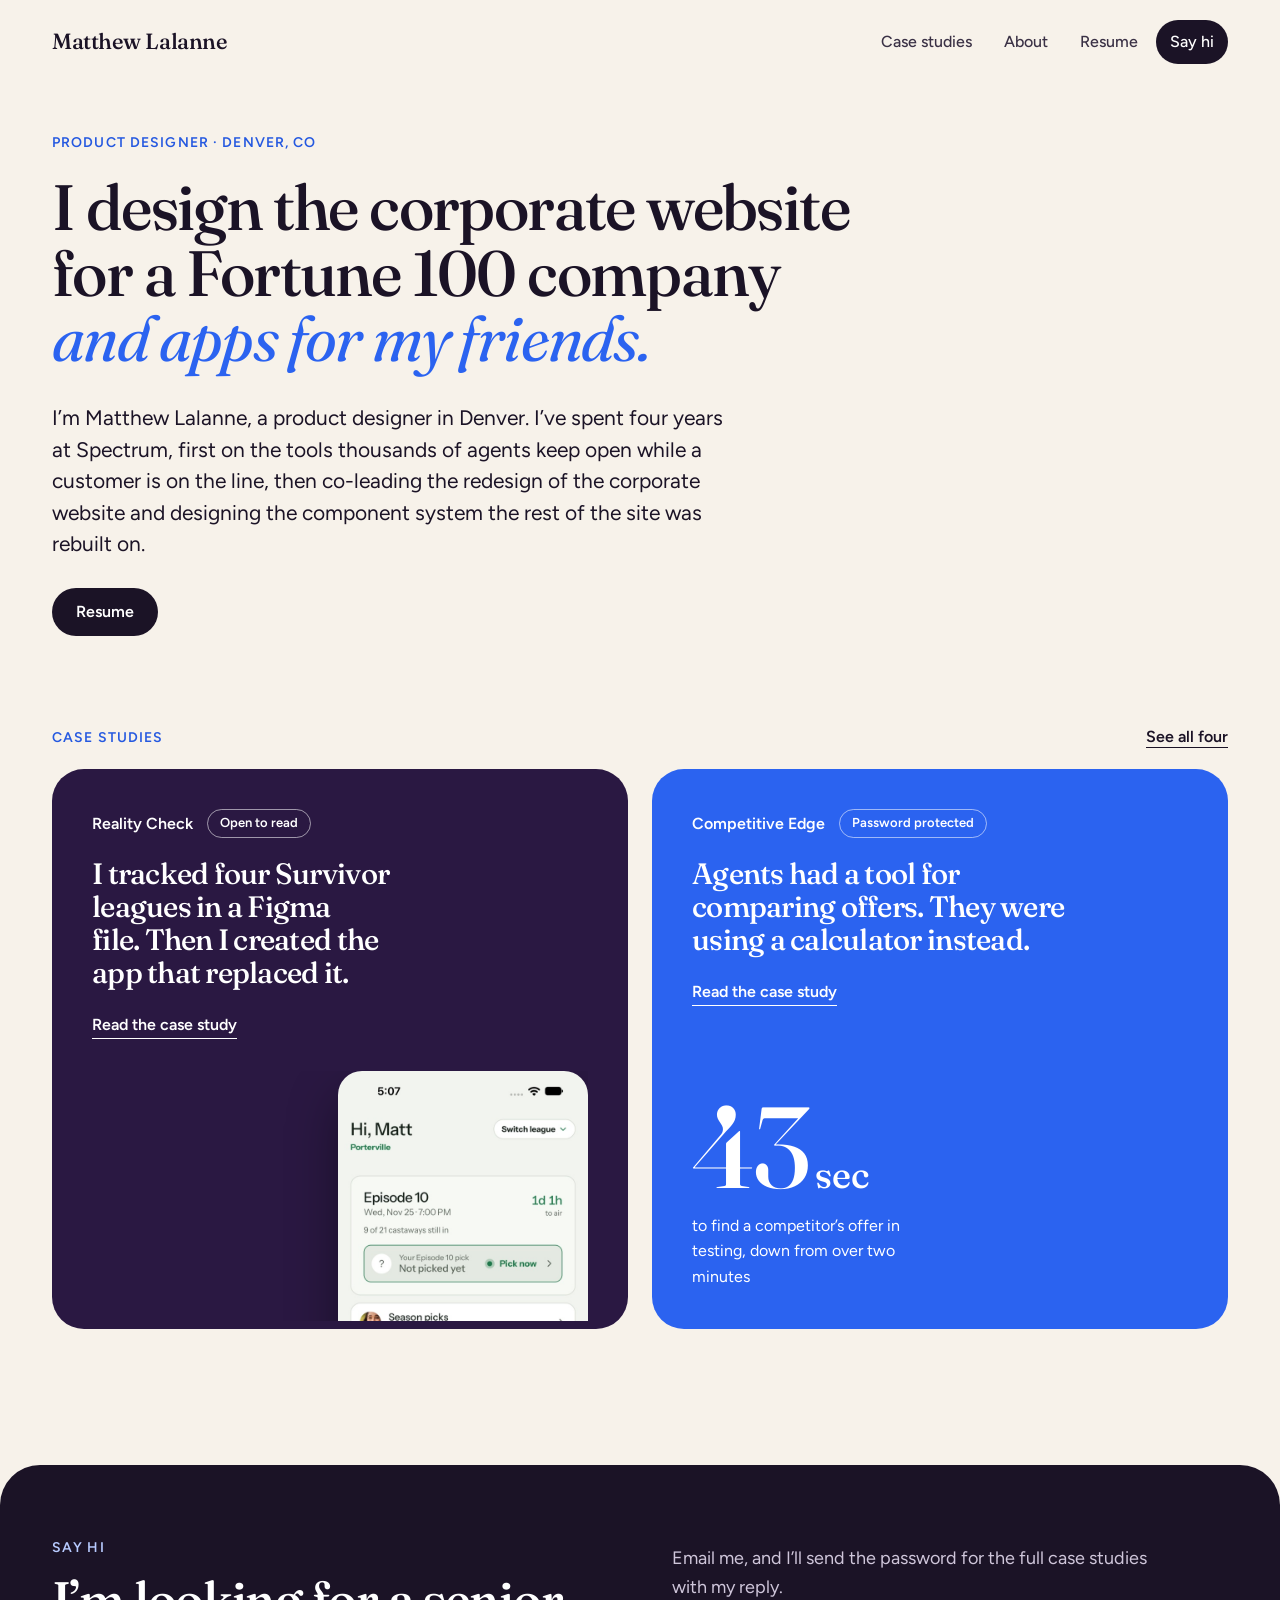
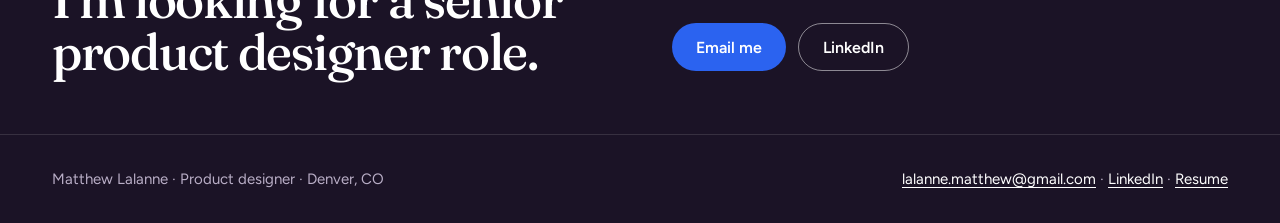
==== commit 4b39c74d: "Reviewer fixes: Home hero stacked, interview and timeline corrections, repaired Spectrum screens, pl" ====
--- a/index.html
+++ b/index.html
@@ -12,7 +12,6 @@
     <h1 class="rv">I design the corporate website for a Fortune 100 company <em>and apps for my friends.</em></h1>
     <div class="lede rv">
       <p>I’m Matthew Lalanne, a product designer in Denver. I’ve spent four years at Spectrum, first on the tools thousands of agents keep open while a customer is on the line, then co-leading the redesign of the corporate website and designing the component system the rest of the site was rebuilt on.</p>
-      <p>Nobody asked for authoring guides on the corporate site, but I’m building one for every component, and the people who publish our content and media already work from them. My manager also put me on an internal project to set the standard for how our design team structures its Figma files.</p>
       <div class="btns"><a class="pill" href="/resume.pdf" download="Matthew_Lalanne_Resume.pdf" aria-label="Resume, PDF download">Resume</a></div>
     </div>
 </div></div></section>
@@ -26,10 +25,10 @@
       <span class="go">Read the case study</span>
       <div class="duo-art shot"><img src="/img/rc/01-home-to-do-list.jpg" alt="Reality Check home screen. An Episode 10 card shows the time left to air and a Not picked yet row with a Pick now link." width="600" height="1304" loading="lazy"></div>
     </a>
-    <a class="duo-card c-blue rv" href="/about#tool" aria-labelledby="d2-h">
+    <a class="duo-card c-blue rv" href="/competitive-edge" aria-labelledby="d2-h">
       <p class="duo-meta"><b>Competitive Edge</b><span class="tag">Password protected</span></p>
       <h2 id="d2-h">Agents had a tool for comparing offers. They were using a calculator instead.</h2>
-      <span class="go">Read the short version</span>
+      <span class="go">Read the case study</span>
       <div class="duo-art stat"><b>43<small>sec</small></b><span>to find a competitor’s offer in testing, down from over two minutes</span></div>
     </a>
   </div>
--- a/bold.css
+++ b/bold.css
@@ -749,3 +749,15 @@
 .corp-shot.on-dark figcaption{color:#DCE4F7}
 .corp-shot.on-dark img{border-color:rgba(255,255,255,.2)}
 .bio .corp-shot{margin:8px 0 24px;max-width:560px}
+
+/* Links to the locked case studies */
+.cs-link{display:flex;flex-wrap:wrap;align-items:center;gap:12px 18px;margin-top:24px}
+.cs-link span,.pw-note{font-size:15px;color:var(--muted)}
+.cs-link span a,.pw-note a{color:inherit;text-decoration:underline}
+.pw-note{margin:14px 0 0}
+.case.c-blue .pw-note,.case.c-navy .pw-note,.case.c-purple .pw-note{color:#fff}
+
+/* Home hero: headline on top, intro under it. No empty space above the headline. */
+.hero .phead{display:block}
+.hero .phead h1{max-width:20ch}
+.hero .phead .lede{margin-top:32px;max-width:680px;padding-bottom:0}
